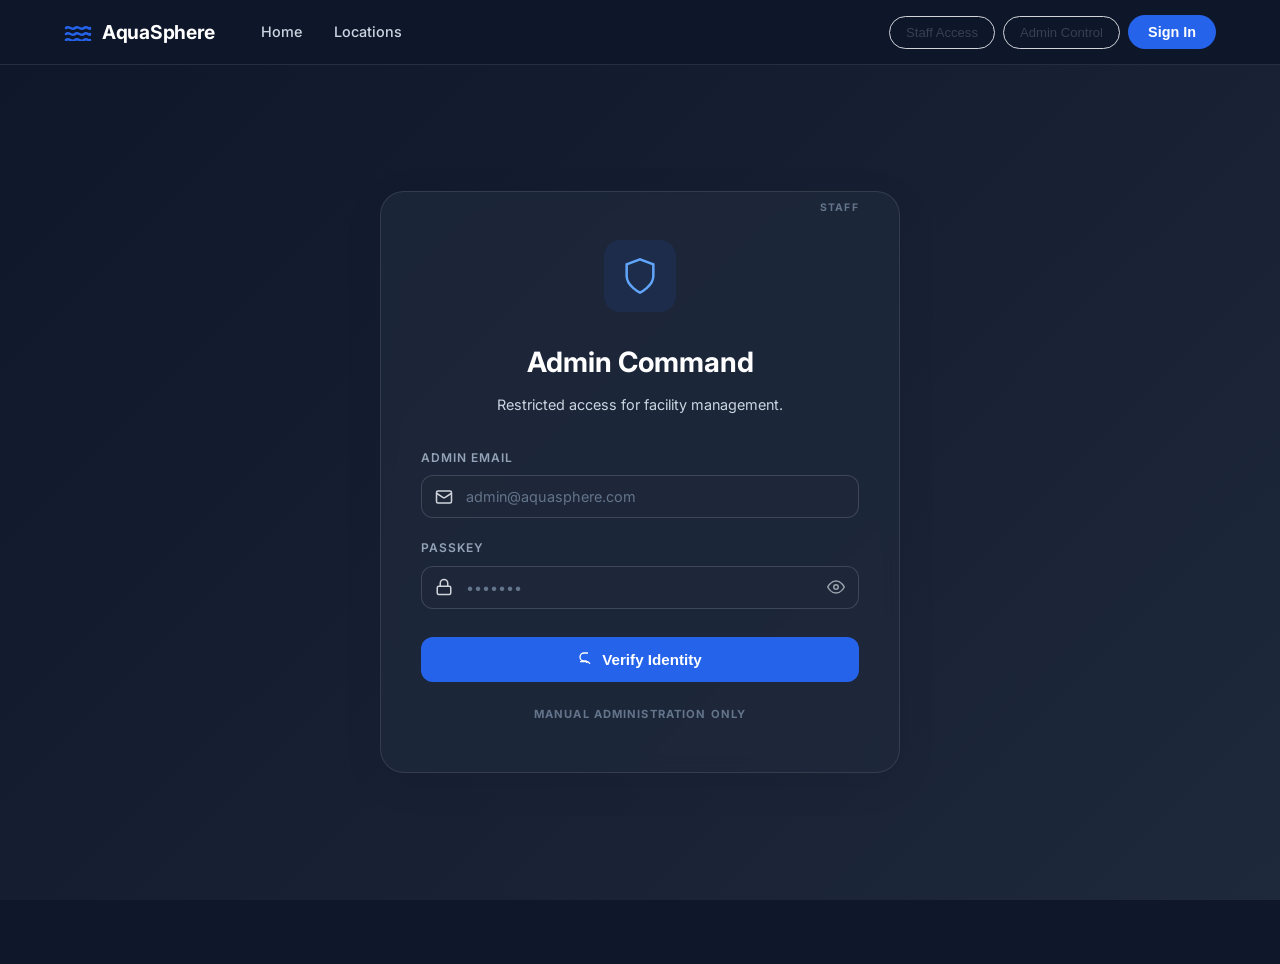
==== wwwroot/auth-admin-login.html @ a771574c "initial push" ====
<!DOCTYPE html>
<html lang="en">
<head>
  <meta charset="UTF-8" />
  <meta name="viewport" content="width=device-width, initial-scale=1.0" />
  <title>Admin Control - AquaSphere</title>
  <link rel="stylesheet" href="styles.css" />
  <link rel="stylesheet" href="auth.css" />
  <link rel="preconnect" href="https://fonts.googleapis.com" />
  <link rel="preconnect" href="https://fonts.gstatic.com" crossorigin />
  <link href="https://fonts.googleapis.com/css2?family=Inter:wght@400;500;600;700;800&display=swap" rel="stylesheet" />
</head>
<body class="dark-theme">

  <!-- NAVBAR -->
  <nav class="navbar navbar-dark" id="navbar">
    <div class="nav-container">
      <a href="/" class="nav-logo">
        <svg class="logo-icon" width="28" height="18" viewBox="0 0 28 18" fill="none" xmlns="http://www.w3.org/2000/svg">
          <path d="M2 5C5 2 8 8 11 5C14 2 17 8 20 5C23 2 26 8 26 5" stroke="#2563EB" stroke-width="2.5" stroke-linecap="round"/>
          <path d="M2 11C5 8 8 14 11 11C14 8 17 14 20 11C23 8 26 14 26 11" stroke="#2563EB" stroke-width="2.5" stroke-linecap="round"/>
          <path d="M2 17C5 14 8 20 11 17C14 14 17 20 20 17C23 14 26 20 26 17" stroke="#2563EB" stroke-width="2.5" stroke-linecap="round"/>
        </svg>
        <span class="logo-text">AquaSphere</span>
      </a>
      <ul class="nav-links">
        <li><a href="/" class="nav-link">Home</a></li>
        <li><a href="#" class="nav-link">Locations</a></li>
      </ul>
      <div class="nav-actions">
        <button class="btn-portal">Staff Access</button>
        <button class="btn-portal">Admin Control</button>
        <button class="btn-signin" onclick="window.location.href='auth-member-login.html'">Sign In</button>
      </div>
    </div>
  </nav>

  <!-- AUTH CONTAINER -->
  <div class="auth-container auth-dark">
    <div class="auth-card auth-card-dark">
      <div class="auth-badge auth-badge-dark">STAFF</div>
      
      <div class="auth-icon-wrapper">
        <div class="auth-icon auth-icon-dark">
          <svg width="40" height="40" viewBox="0 0 24 24" fill="none" stroke="currentColor" stroke-width="1.5">
            <path d="M12 22s8-4 8-10V5l-8-3-8 3v7c0 6 8 10 8 10z"/>
          </svg>
        </div>
      </div>

      <h1 class="auth-title auth-title-dark">Admin Command</h1>
      <p class="auth-subtitle auth-subtitle-dark">Restricted access for facility management.</p>

      <form class="auth-form" id="adminLoginForm">
        <div class="form-group">
          <label for="adminEmail" class="form-label form-label-dark">ADMIN EMAIL</label>
          <div class="form-input-wrapper">
            <svg class="form-input-icon" width="18" height="18" viewBox="0 0 24 24" fill="none" stroke="currentColor" stroke-width="2">
              <rect x="2" y="4" width="20" height="16" rx="2"/><path d="m22 7-8.97 5.7a1.94 1.94 0 01-2.06 0L2 7"/>
            </svg>
            <input type="email" id="adminEmail" name="email" placeholder="admin@aquasphere.com" class="form-input form-input-dark" required />
          </div>
        </div>

        <div class="form-group">
          <label for="adminPassword" class="form-label form-label-dark">PASSKEY</label>
          <div class="form-input-wrapper">
            <svg class="form-input-icon" width="18" height="18" viewBox="0 0 24 24" fill="none" stroke="currentColor" stroke-width="2">
              <rect x="3" y="11" width="18" height="11" rx="2" ry="2"/><path d="M7 11V7a5 5 0 0110 0v4"/>
            </svg>
            <input type="password" id="adminPassword" name="password" placeholder="•••••••" class="form-input form-input-dark" required />
          </div>
        </div>

        <button type="submit" class="auth-submit-btn auth-submit-btn-admin">
          <svg width="16" height="16" viewBox="0 0 24 24" fill="none" stroke="currentColor" stroke-width="2">
            <path d="M15 3H9a6 6 0 00-6 6v0a6 6 0 006 6h4m0 0v3m0-3L9 16m6 0l3 3m-3-3H3"/>
          </svg>
          Verify Identity
        </button>
      </form>

      <p class="auth-notice">MANUAL ADMINISTRATION ONLY</p>
    </div>
  </div>

  <script src="auth.js"></script>
</body>
</html>
---- wwwroot/styles.css ----
/* ============================================================
   AQUASPHERE - MERGED STYLESHEET
   Covers: Homepage, Auth Pages, Admin Dashboard,
           Member Dashboard, Staff Dashboard + SPA System
   ============================================================ */

/* ===========================
   RESET & BASE
=========================== */
*, *::before, *::after {
  box-sizing: border-box;
  margin: 0;
  padding: 0;
}

html {
  scroll-behavior: smooth;
}

body {
  font-family: 'Inter', sans-serif;
  color: #111827;
  background-color: #ffffff;
  line-height: 1.6;
  min-height: 100vh;
}

a {
  text-decoration: none;
  color: inherit;
}

ul {
  list-style: none;
}

img {
  display: block;
  max-width: 100%;
}

/* ===========================
   SPA PAGE SYSTEM
   Show/hide pages by toggling .active
=========================== */
.page {
  display: none;
}

.page.active {
  display: block;
}

/* Dashboard page backgrounds scoped to page containers */
#page-admin-dashboard {
  background: #F3F4F6;
  min-height: 100vh;
}

#page-member-dashboard {
  background: #F3F4F6;
  min-height: 100vh;
}

#page-staff-dashboard {
  background: #EEF2F7;
  min-height: 100vh;
}

/* Auth page backgrounds */
#page-member-login {
  background: #F8FAFC;
}

#page-member-signup,
#page-staff-signup,
#page-staff-login {
  background: #F8FAFC;
}

/* Admin login dark theme */
#page-admin-login {
  background-color: #0F172A;
}

/* ===========================
   PASSWORD TOGGLE BUTTON
   Positioned inside form-input-wrapper
=========================== */
.password-toggle-btn {
  position: absolute;
  right: 14px;
  background: none;
  border: none;
  cursor: pointer;
  color: #9CA3AF;
  display: flex;
  align-items: center;
  padding: 0;
  transition: color 0.2s;
  flex-shrink: 0;
}

.password-toggle-btn:hover {
  color: #374151;
}

/* ===========================
   UTILITIES
=========================== */
.container {
  max-width: 1200px;
  margin: 0 auto;
  padding: 0 24px;
}

/* ===========================
   NAVBAR
=========================== */
.navbar {
  position: fixed;
  top: 0;
  left: 0;
  right: 0;
  z-index: 1000;
  background-color: rgba(255, 255, 255, 0.95);
  backdrop-filter: blur(8px);
  border-bottom: 1px solid rgba(0, 0, 0, 0.08);
  transition: box-shadow 0.3s ease;
}

.navbar.scrolled {
  box-shadow: 0 2px 16px rgba(0, 0, 0, 0.1);
}

.nav-container {
  max-width: 1200px;
  margin: 0 auto;
  padding: 0 24px;
  height: 64px;
  display: flex;
  align-items: center;
  gap: 32px;
}

.nav-logo {
  display: flex;
  align-items: center;
  gap: 10px;
  flex-shrink: 0;
}

.logo-text {
  font-size: 1.2rem;
  font-weight: 700;
  color: #111827;
  letter-spacing: -0.3px;
}

.logo-icon {
  flex-shrink: 0;
}

.nav-links {
  display: flex;
  align-items: center;
  gap: 4px;
  flex: 1;
}

.nav-link {
  display: flex;
  align-items: center;
  gap: 6px;
  padding: 8px 14px;
  border-radius: 8px;
  font-size: 0.9rem;
  font-weight: 500;
  color: #6B7280;
  transition: color 0.2s, background-color 0.2s;
}

.nav-link:hover {
  color: #111827;
  background-color: #F3F4F6;
}

.nav-link.active {
  color: #2563EB;
}

.nav-link:focus {
  outline: none;
}

.nav-actions {
  display: flex;
  align-items: center;
  gap: 8px;
  flex-shrink: 0;
}

.btn-portal {
  padding: 8px 16px;
  border: 1.5px solid #D1D5DB;
  border-radius: 50px;
  background: transparent;
  font-size: 0.82rem;
  font-weight: 500;
  color: #374151;
  cursor: pointer;
  transition: border-color 0.2s, background-color 0.2s;
  white-space: nowrap;
  outline: none;
}

.btn-portal:hover {
  border-color: #9CA3AF;
  background-color: #F9FAFB;
}

.btn-portal:focus {
  outline: none;
}

.btn-signin {
  padding: 9px 20px;
  background-color: #2563EB;
  color: #ffffff;
  border: none;
  border-radius: 50px;
  font-size: 0.9rem;
  font-weight: 600;
  cursor: pointer;
  transition: background-color 0.2s, transform 0.1s;
  white-space: nowrap;
  outline: none;
}

.btn-signin:hover {
  background-color: #1D4ED8;
}

.btn-signin:active {
  transform: scale(0.97);
}

.btn-signin:focus {
  outline: none;
}

.nav-hamburger {
  display: none;
  flex-direction: column;
  gap: 5px;
  background: none;
  border: none;
  cursor: pointer;
  padding: 4px;
  margin-left: auto;
}

.nav-hamburger span {
  display: block;
  width: 24px;
  height: 2px;
  background-color: #374151;
  border-radius: 2px;
  transition: transform 0.3s, opacity 0.3s;
}

.mobile-menu {
  display: none;
  flex-direction: column;
  background-color: #ffffff;
  border-top: 1px solid #E5E7EB;
  padding: 8px 24px 16px;
}

.mobile-menu.open {
  display: flex;
}

.mobile-link {
  padding: 12px 0;
  font-size: 0.95rem;
  font-weight: 500;
  color: #374151;
  border-bottom: 1px solid #F3F4F6;
}

.mobile-link.active {
  color: #2563EB;
}

.mobile-signin {
  margin-top: 8px;
  color: #2563EB;
  font-weight: 600;
  border-bottom: none;
}

/* ===========================
   HERO
=========================== */
.hero {
  position: relative;
  height: 100vh;
  min-height: 560px;
  max-height: 760px;
  display: flex;
  align-items: center;
  background-image: url('https://images.unsplash.com/photo-1575429198097-0414ec08e8cd?w=1400&q=80');
  background-size: cover;
  background-position: center;
  background-repeat: no-repeat;
  margin-top: 64px;
}

.hero-overlay {
  position: absolute;
  inset: 0;
  background: linear-gradient(
    to right,
    rgba(0, 0, 0, 0.65) 0%,
    rgba(0, 0, 0, 0.35) 50%,
    rgba(0, 0, 0, 0.1) 100%
  );
}

.hero-content {
  position: relative;
  z-index: 1;
  max-width: 1200px;
  margin: 0 auto;
  padding: 0 24px;
  width: 100%;
}

.hero-title {
  font-size: clamp(2.4rem, 5vw, 3.8rem);
  font-weight: 800;
  color: #ffffff;
  line-height: 1.15;
  margin-bottom: 20px;
  max-width: 560px;
}

.hero-highlight {
  color: #60A5FA;
  font-style: italic;
}

.hero-subtitle {
  font-size: 1rem;
  color: rgba(255, 255, 255, 0.88);
  max-width: 440px;
  margin-bottom: 36px;
  line-height: 1.7;
}

.hero-buttons {
  display: flex;
  gap: 16px;
  flex-wrap: wrap;
}

.hero-btn {
  display: flex;
  align-items: center;
  gap: 8px;
  padding: 14px 28px;
  border-radius: 50px;
  font-size: 0.95rem;
  font-weight: 600;
  cursor: pointer;
  transition: transform 0.15s, background-color 0.2s, border-color 0.2s;
  border: 2px solid transparent;
}

.hero-btn:active {
  transform: scale(0.97);
}

.btn-primary {
  background-color: #2563EB;
  color: #ffffff;
  border-color: #2563EB;
}

.btn-primary:hover {
  background-color: #1D4ED8;
  border-color: #1D4ED8;
}

.btn-secondary {
  background-color: rgba(255, 255, 255, 0.12);
  color: #ffffff;
  border-color: rgba(255, 255, 255, 0.6);
  backdrop-filter: blur(4px);
}

.btn-secondary:hover {
  background-color: rgba(255, 255, 255, 0.22);
  border-color: rgba(255, 255, 255, 0.9);
}

/* ===========================
   FEATURES
=========================== */
.features {
  background-color: #F8FAFC;
  padding: 80px 0;
}

.features-grid {
  display: grid;
  grid-template-columns: repeat(3, 1fr);
  gap: 32px;
}

.feature-card {
  display: flex;
  flex-direction: column;
  align-items: center;
  text-align: center;
  padding: 16px;
}

.feature-icon {
  width: 72px;
  height: 72px;
  border-radius: 16px;
  background-color: #EFF6FF;
  display: flex;
  align-items: center;
  justify-content: center;
  margin-bottom: 24px;
}

.feature-title {
  font-size: 1.1rem;
  font-weight: 700;
  color: #111827;
  margin-bottom: 12px;
}

.feature-text {
  font-size: 0.9rem;
  color: #6B7280;
  max-width: 240px;
  line-height: 1.65;
}

/* ===========================
   LOCATIONS / MAP
=========================== */
.locations-section {
  padding: 80px 0;
  background-color: #F8FAFC;
}

.locations-layout {
  display: grid;
  grid-template-columns: 360px 1fr;
  gap: 48px;
  align-items: start;
}

.section-title {
  font-size: clamp(1.8rem, 3vw, 2.4rem);
  font-weight: 800;
  color: #111827;
  line-height: 1.2;
  margin-bottom: 16px;
}

.section-title-blue {
  color: #2563EB;
}

.section-subtitle {
  font-size: 0.9rem;
  color: #6B7280;
  margin-bottom: 20px;
  line-height: 1.65;
}

.btn-use-location {
  display: inline-flex;
  align-items: center;
  gap: 8px;
  background: none;
  border: none;
  color: #2563EB;
  font-size: 0.9rem;
  font-weight: 500;
  cursor: pointer;
  padding: 0;
  margin-bottom: 24px;
  transition: opacity 0.2s;
}

.btn-use-location:hover {
  opacity: 0.75;
}

.locations-list {
  display: flex;
  flex-direction: column;
  gap: 0;
  max-height: 400px;
  overflow-y: auto;
  border: 1px solid #E5E7EB;
  border-radius: 12px;
  background: #ffffff;
}

.locations-list::-webkit-scrollbar {
  width: 6px;
}

.locations-list::-webkit-scrollbar-track {
  background: #F3F4F6;
  border-radius: 6px;
}

.locations-list::-webkit-scrollbar-thumb {
  background: #D1D5DB;
  border-radius: 6px;
}

.location-item {
  display: flex;
  align-items: flex-start;
  gap: 14px;
  padding: 16px 18px;
  cursor: pointer;
  border-bottom: 1px solid #F3F4F6;
  transition: background-color 0.15s;
}

.location-item:last-child {
  border-bottom: none;
}

.location-item:hover {
  background-color: #F8FAFC;
}

.location-item.active {
  background-color: #EFF6FF;
}

.location-icon {
  flex-shrink: 0;
  margin-top: 2px;
}

.location-info h4 {
  font-size: 0.9rem;
  font-weight: 600;
  color: #111827;
  margin-bottom: 4px;
}

.location-info p {
  font-size: 0.8rem;
  color: #6B7280;
  margin-bottom: 8px;
}

.location-tags {
  display: flex;
  flex-wrap: wrap;
  gap: 6px;
}

.tag {
  font-size: 0.65rem;
  font-weight: 600;
  color: #6B7280;
  letter-spacing: 0.04em;
  background-color: #F3F4F6;
  padding: 3px 8px;
  border-radius: 4px;
}

.map-container {
  position: relative;
  border-radius: 16px;
  overflow: hidden;
  height: 480px;
  box-shadow: 0 4px 24px rgba(0, 0, 0, 0.08);
}

.map-iframe {
  width: 100%;
  height: 100%;
  border: none;
}

.map-directions-btn {
  position: absolute;
  top: 16px;
  right: 16px;
  display: flex;
  align-items: center;
  gap: 6px;
  padding: 10px 18px;
  background-color: #2563EB;
  color: #ffffff;
  border: none;
  border-radius: 50px;
  font-size: 0.85rem;
  font-weight: 600;
  cursor: pointer;
  transition: background-color 0.2s;
  z-index: 10;
}

.map-directions-btn:hover {
  background-color: #1D4ED8;
}

/* ===========================
   MEMBERSHIP PLANS
=========================== */
.membership {
  padding: 80px 0;
  background-color: #F8FAFC;
}

.membership-header {
  text-align: center;
  margin-bottom: 56px;
}

.membership-title {
  font-size: clamp(2rem, 4vw, 2.8rem);
  font-weight: 800;
  color: #111827;
  margin-bottom: 12px;
}

.membership-location {
  font-size: 0.75rem;
  font-weight: 600;
  letter-spacing: 0.12em;
  color: #9CA3AF;
  margin-bottom: 14px;
}

.membership-subtitle {
  font-size: 0.95rem;
  color: #6B7280;
  max-width: 460px;
  margin: 0 auto;
  line-height: 1.65;
}

.plans-grid {
  display: grid;
  grid-template-columns: repeat(3, 1fr);
  gap: 24px;
  align-items: stretch;
}

.plan-card {
  background: #ffffff;
  border: 1.5px solid #E5E7EB;
  border-radius: 20px;
  padding: 36px 32px;
  display: flex;
  flex-direction: column;
  position: relative;
  transition: box-shadow 0.2s;
}

.plan-card:hover {
  box-shadow: 0 8px 32px rgba(0, 0, 0, 0.08);
}

.plan-card-featured {
  border-color: #2563EB;
  border-width: 2px;
}

.plan-badge {
  position: absolute;
  top: 0;
  right: 0;
  background-color: #2563EB;
  color: #ffffff;
  font-size: 0.65rem;
  font-weight: 700;
  letter-spacing: 0.08em;
  padding: 6px 14px;
  border-radius: 0 18px 0 14px;
}

.plan-name {
  font-size: 1.25rem;
  font-weight: 700;
  color: #111827;
  margin-bottom: 16px;
}

.plan-price {
  display: flex;
  align-items: baseline;
  gap: 4px;
  margin-bottom: 28px;
}

.price-currency {
  font-size: 1.5rem;
  font-weight: 700;
  color: #111827;
}

.price-amount {
  font-size: 3rem;
  font-weight: 800;
  color: #111827;
  line-height: 1;
}

.price-period {
  font-size: 0.9rem;
  color: #9CA3AF;
  font-weight: 400;
}

.plan-features {
  display: flex;
  flex-direction: column;
  gap: 12px;
  flex: 1;
  margin-bottom: 32px;
}

.plan-features li {
  display: flex;
  align-items: center;
  gap: 10px;
  font-size: 0.9rem;
  color: #374151;
}

.check-icon {
  width: 20px;
  height: 20px;
  border-radius: 50%;
  background-color: #F3F4F6;
  color: #6B7280;
  font-size: 0.7rem;
  display: inline-flex;
  align-items: center;
  justify-content: center;
  flex-shrink: 0;
}

.check-blue {
  background-color: #EFF6FF;
  color: #2563EB;
}

.plan-btn {
  width: 100%;
  padding: 14px;
  border-radius: 12px;
  font-size: 0.95rem;
  font-weight: 600;
  cursor: pointer;
  transition: all 0.2s;
  margin-top: auto;
}

.plan-btn-outline {
  background: transparent;
  border: 1.5px solid #D1D5DB;
  color: #374151;
}

.plan-btn-outline:hover {
  border-color: #2563EB;
  color: #2563EB;
  background-color: #EFF6FF;
}

.plan-btn-primary {
  background-color: #2563EB;
  border: none;
  color: #ffffff;
}

.plan-btn-primary:hover {
  background-color: #1D4ED8;
}

/* ===========================
   TESTIMONIALS
=========================== */
.testimonials {
  padding: 80px 0;
  background-color: #F8FAFC;
}

.testimonial-layout {
  display: grid;
  grid-template-columns: 1fr 1fr;
  gap: 64px;
  align-items: center;
}

.testimonial-image-wrap {
  border-radius: 20px;
  overflow: hidden;
  box-shadow: 0 12px 40px rgba(0, 0, 0, 0.12);
  aspect-ratio: 4/3;
}

.testimonial-image {
  width: 100%;
  height: 100%;
  object-fit: cover;
}

.testimonial-label {
  display: flex;
  align-items: center;
  gap: 8px;
  font-size: 0.75rem;
  font-weight: 700;
  letter-spacing: 0.1em;
  color: #6B7280;
  margin-bottom: 20px;
}

.testimonial-quote {
  font-size: clamp(1.4rem, 2.5vw, 2rem);
  font-weight: 800;
  color: #111827;
  line-height: 1.3;
  margin-bottom: 32px;
  font-style: normal;
}

.testimonial-author {
  display: flex;
  align-items: center;
  gap: 14px;
  margin-bottom: 28px;
}

.author-avatar {
  width: 48px;
  height: 48px;
  border-radius: 50%;
  object-fit: cover;
}

.author-info {
  display: flex;
  flex-direction: column;
  gap: 2px;
}

.author-name {
  font-size: 0.9rem;
  font-weight: 700;
  color: #111827;
}

.author-role {
  font-size: 0.8rem;
  color: #9CA3AF;
}

.testimonial-dots {
  display: flex;
  gap: 10px;
}

.dot {
  width: 10px;
  height: 10px;
  border-radius: 50%;
  background-color: #D1D5DB;
  cursor: pointer;
  transition: background-color 0.2s, transform 0.2s;
}

.dot-active {
  background-color: #2563EB;
  transform: scale(1.2);
}

/* ===========================
   CTA SECTION
=========================== */
.cta-section {
  padding: 60px 0 80px;
  background-color: #F8FAFC;
}

.cta-box {
  background: linear-gradient(135deg, #2563EB 0%, #4F46E5 100%);
  border-radius: 24px;
  padding: 72px 40px;
  text-align: center;
}

.cta-title {
  font-size: clamp(2rem, 4vw, 2.8rem);
  font-weight: 800;
  color: #ffffff;
  margin-bottom: 16px;
}

.cta-subtitle {
  font-size: 1rem;
  color: rgba(255, 255, 255, 0.82);
  max-width: 480px;
  margin: 0 auto 36px;
  line-height: 1.65;
}

.btn-cta {
  padding: 16px 40px;
  background-color: #ffffff;
  color: #2563EB;
  border: none;
  border-radius: 50px;
  font-size: 1rem;
  font-weight: 700;
  cursor: pointer;
  transition: background-color 0.2s, transform 0.15s;
}

.btn-cta:hover {
  background-color: #F0F6FF;
}

.btn-cta:active {
  transform: scale(0.97);
}

/* ===========================
   FOOTER
=========================== */
.footer {
  background-color: #0F172A;
  color: #CBD5E1;
  padding: 60px 0 0;
}

.footer-top {
  display: grid;
  grid-template-columns: 2fr 1fr 1fr;
  gap: 48px;
  padding-bottom: 48px;
  border-bottom: 1px solid rgba(255, 255, 255, 0.08);
}

.footer-logo .logo-text {
  color: #ffffff;
}

.footer-desc {
  font-size: 0.875rem;
  color: #94A3B8;
  max-width: 260px;
  line-height: 1.7;
  margin-top: 16px;
}

.footer-heading {
  font-size: 0.9rem;
  font-weight: 600;
  color: #ffffff;
  margin-bottom: 20px;
}

.footer-links {
  display: flex;
  flex-direction: column;
  gap: 12px;
}

.footer-links li,
.footer-links a {
  font-size: 0.875rem;
  color: #94A3B8;
  transition: color 0.2s;
}

.footer-links a:hover {
  color: #ffffff;
}

.footer-bottom {
  text-align: center;
  padding: 20px 0;
  border-top: 1px solid rgba(255, 255, 255, 0.06);
}

.footer-bottom p {
  font-size: 0.8rem;
  color: #64748B;
}

/* ===========================
   AUTH - GENERAL STYLES
=========================== */
.dark-theme {
  background-color: #0F172A;
  color: #FFFFFF;
}

.auth-container {
  min-height: calc(100vh - 64px);
  display: flex;
  align-items: center;
  justify-content: center;
  padding: 40px 20px;
  margin-top: 64px;
}

.auth-light {
  background-color: #F8FAFC;
}

.auth-dark {
  background: linear-gradient(135deg, #0F172A 0%, #1E293B 100%);
}

/* ===========================
   AUTH CARD
=========================== */
.auth-card {
  background: #FFFFFF;
  border-radius: 24px;
  padding: 48px 40px;
  max-width: 520px;
  width: 100%;
  position: relative;
  box-shadow: 0 10px 40px rgba(0, 0, 0, 0.08);
}

.auth-card-dark {
  background: rgba(30, 41, 59, 0.8);
  border: 1px solid rgba(255, 255, 255, 0.1);
  backdrop-filter: blur(8px);
}

.auth-badge {
  position: absolute;
  top: 0;
  right: 40px;
  font-size: 0.65rem;
  font-weight: 700;
  letter-spacing: 0.12em;
  color: #9CA3AF;
  padding: 8px 0;
}

.auth-badge-dark {
  color: #64748B;
}

.auth-close-btn {
  position: absolute;
  top: 20px;
  right: 20px;
  width: 32px;
  height: 32px;
  display: flex;
  align-items: center;
  justify-content: center;
  background-color: #F3F4F6;
  border: none;
  border-radius: 8px;
  font-size: 1.2rem;
  color: #6B7280;
  cursor: pointer;
  transition: background-color 0.2s, color 0.2s;
}

.auth-close-btn:hover {
  background-color: #E5E7EB;
  color: #111827;
}

/* ===========================
   AUTH ICON & TITLE
=========================== */
.auth-icon-wrapper {
  display: flex;
  justify-content: center;
  margin-bottom: 28px;
}

.auth-icon {
  width: 72px;
  height: 72px;
  border-radius: 16px;
  background-color: #EFF6FF;
  display: flex;
  align-items: center;
  justify-content: center;
  color: #2563EB;
}

.auth-icon-dark {
  background-color: rgba(37, 99, 235, 0.1);
  color: #60A5FA;
}

.auth-title {
  font-size: 1.75rem;
  font-weight: 700;
  color: #111827;
  margin-bottom: 8px;
  text-align: center;
}

.auth-title-dark {
  color: #FFFFFF;
}

.auth-subtitle {
  font-size: 0.9rem;
  color: #6B7280;
  text-align: center;
  margin-bottom: 32px;
}

.auth-subtitle-dark {
  color: #CBD5E1;
}

/* ===========================
   FORM STYLES
=========================== */
.auth-form {
  display: flex;
  flex-direction: column;
  gap: 20px;
  margin-bottom: 24px;
}

.form-group {
  display: flex;
  flex-direction: column;
  gap: 8px;
}

.form-row {
  display: grid;
  grid-template-columns: 1fr 1fr;
  gap: 16px;
}

.form-group-half {
  grid-column: span 1;
}

.form-label {
  font-size: 0.75rem;
  font-weight: 600;
  letter-spacing: 0.08em;
  color: #6B7280;
  text-transform: uppercase;
}

.form-label-dark {
  color: #94A3B8;
}

.form-label-row {
  display: flex;
  justify-content: space-between;
  align-items: center;
}

.form-forgot-link {
  font-size: 0.75rem;
  color: #2563EB;
  font-weight: 600;
  transition: opacity 0.2s;
}

.form-forgot-link:hover {
  opacity: 0.75;
}

.form-input-wrapper {
  position: relative;
  display: flex;
  align-items: center;
}

.form-input-icon {
  position: absolute;
  left: 14px;
  color: #D1D5DB;
  pointer-events: none;
  flex-shrink: 0;
}

.form-input {
  width: 100%;
  padding: 12px 14px 12px 44px;
  border: 1.5px solid #E5E7EB;
  border-radius: 12px;
  background-color: #FFFFFF;
  font-size: 0.9rem;
  color: #111827;
  transition: border-color 0.2s, background-color 0.2s;
  font-family: inherit;
}

.form-input::placeholder {
  color: #D1D5DB;
}

.form-input:focus {
  outline: none;
  border-color: #2563EB;
  background-color: #FFFFFF;
  box-shadow: 0 0 0 3px rgba(37, 99, 235, 0.08);
}

.form-input-dark {
  background-color: rgba(30, 41, 59, 0.5);
  border-color: rgba(255, 255, 255, 0.15);
  color: #FFFFFF;
}

.form-input-dark::placeholder {
  color: #64748B;
}

.form-input-dark:focus {
  border-color: #60A5FA;
  background-color: rgba(30, 41, 59, 0.8);
  box-shadow: 0 0 0 3px rgba(96, 165, 250, 0.08);
}

.form-checkbox {
  display: flex;
  align-items: flex-start;
  gap: 10px;
  margin: 12px 0;
}

.form-checkbox input[type="checkbox"] {
  width: 18px;
  height: 18px;
  margin-top: 2px;
  cursor: pointer;
  accent-color: #2563EB;
}

.form-checkbox label {
  font-size: 0.85rem;
  color: #6B7280;
  line-height: 1.5;
  cursor: pointer;
}

/* ===========================
   SUBMIT BUTTON
=========================== */
.auth-submit-btn {
  display: flex;
  align-items: center;
  justify-content: center;
  gap: 8px;
  padding: 14px;
  background-color: #2563EB;
  color: #FFFFFF;
  border: none;
  border-radius: 12px;
  font-size: 0.95rem;
  font-weight: 600;
  cursor: pointer;
  transition: background-color 0.2s, transform 0.1s;
  margin-top: 8px;
}

.auth-submit-btn:hover {
  background-color: #1D4ED8;
}

.auth-submit-btn:active {
  transform: scale(0.97);
}

.auth-submit-btn-admin {
  background-color: #2563EB;
}

.auth-submit-btn-admin:hover {
  background-color: #1D4ED8;
}

.auth-submit-btn-large {
  padding: 16px;
  font-size: 1rem;
}

/* ===========================
   AUTH FOOTER
=========================== */
.auth-footer-text {
  text-align: center;
  font-size: 0.85rem;
  color: #6B7280;
  margin-top: 20px;
}

.auth-link {
  color: #2563EB;
  font-weight: 600;
  transition: opacity 0.2s;
}

.auth-link:hover {
  opacity: 0.75;
}

.auth-notice {
  text-align: center;
  font-size: 0.7rem;
  font-weight: 700;
  letter-spacing: 0.1em;
  color: #64748B;
  margin-top: 24px;
}

/* ===========================
   SPLIT LAYOUT (MEMBER LOGIN)
=========================== */
.auth-split-container {
  display: grid;
  grid-template-columns: 1fr 1fr;
  min-height: calc(100vh - 64px);
  margin-top: 64px;
  background-color: #F8FAFC;
}

.auth-split-left {
  display: flex;
  align-items: center;
  justify-content: center;
  padding: 40px;
  background-color: #F8FAFC;
}

.auth-split-right {
  display: flex;
  align-items: center;
  justify-content: center;
  padding: 40px;
  background-color: #FFFFFF;
}

.auth-split-image-wrapper {
  position: relative;
  width: 100%;
  height: 100%;
  border-radius: 20px;
  overflow: hidden;
  max-height: 600px;
}

.auth-split-image {
  width: 100%;
  height: 100%;
  object-fit: cover;
}

.auth-split-overlay {
  position: absolute;
  inset: 0;
  background: linear-gradient(135deg, rgba(37, 99, 235, 0.85) 0%, rgba(79, 70, 229, 0.85) 100%);
  display: flex;
  flex-direction: column;
  justify-content: flex-end;
  padding: 40px;
  color: #FFFFFF;
}

.auth-split-content {
  display: flex;
  flex-direction: column;
  gap: 20px;
}

.auth-split-logo {
  margin-bottom: 8px;
}

.auth-split-title {
  font-size: 2rem;
  font-weight: 800;
  line-height: 1.2;
}

.auth-split-subtitle {
  font-size: 0.95rem;
  color: rgba(255, 255, 255, 0.88);
  line-height: 1.65;
}

.auth-split-feature {
  display: flex;
  align-items: flex-start;
  gap: 12px;
  padding: 16px;
  background: rgba(255, 255, 255, 0.12);
  border-radius: 12px;
  backdrop-filter: blur(4px);
  border: 1px solid rgba(255, 255, 255, 0.2);
  font-size: 0.85rem;
}

.auth-split-feature svg {
  flex-shrink: 0;
  margin-top: 2px;
}

.auth-split-form-card {
  width: 100%;
  max-width: 420px;
}

.auth-split-form-title {
  font-size: 1.75rem;
  font-weight: 700;
  color: #111827;
  margin-bottom: 8px;
}

.auth-split-form-subtitle {
  font-size: 0.9rem;
  color: #6B7280;
  margin-bottom: 32px;
}

.auth-split-submit-btn {
  display: flex;
  align-items: center;
  justify-content: center;
  gap: 8px;
  width: 100%;
  padding: 16px;
  background-color: #2563EB;
  color: #FFFFFF;
  border: none;
  border-radius: 12px;
  font-size: 1rem;
  font-weight: 600;
  cursor: pointer;
  transition: background-color 0.2s, transform 0.1s;
  margin: 24px 0;
}

.auth-split-submit-btn:hover {
  background-color: #1D4ED8;
}

.auth-split-submit-btn:active {
  transform: scale(0.97);
}

.auth-split-footer {
  text-align: center;
  font-size: 0.85rem;
  color: #6B7280;
  margin-bottom: 20px;
}

.auth-split-portal-links {
  display: flex;
  align-items: center;
  justify-content: center;
  gap: 8px;
  padding-top: 16px;
  border-top: 1px solid #E5E7EB;
}

.portal-link {
  display: flex;
  align-items: center;
  gap: 6px;
  font-size: 0.75rem;
  font-weight: 600;
  letter-spacing: 0.08em;
  color: #6B7280;
  transition: color 0.2s;
}

.portal-link:hover {
  color: #2563EB;
}

.portal-divider {
  color: #D1D5DB;
}

/* ===========================
   SIGNUP CARD VARIATION
=========================== */
.auth-container-signup {
  padding: 60px 20px;
}

.auth-card-signup {
  max-width: 600px;
  padding: 48px 40px 40px;
}

.auth-form-signup {
  gap: 16px;
}

/* ===========================
   DARK NAVBAR
=========================== */
.navbar-dark {
  background-color: rgba(15, 23, 42, 0.95);
  border-bottom-color: rgba(255, 255, 255, 0.1);
}

.navbar-dark .logo-text {
  color: #FFFFFF;
}

.navbar-dark .nav-link {
  color: #CBD5E1;
}

.navbar-dark .nav-link:hover {
  color: #FFFFFF;
  background-color: rgba(255, 255, 255, 0.08);
}

/* ============================
   ADMIN DASHBOARD - LAYOUT
============================ */
.dash-layout {
  display: flex;
  min-height: 100vh;
}

/* ============================
   ADMIN DASHBOARD - SIDEBAR
============================ */
.dash-sidebar {
  width: 160px;
  min-width: 160px;
  background: #0d1829;
  display: flex;
  flex-direction: column;
  justify-content: space-between;
  padding: 24px 0 20px;
  position: fixed;
  top: 0;
  left: 0;
  height: 100vh;
  z-index: 100;
}

.sidebar-top {
  display: flex;
  flex-direction: column;
  gap: 32px;
}

.sidebar-brand {
  display: flex;
  align-items: flex-start;
  gap: 10px;
  padding: 0 16px;
}

.sidebar-brand-icon {
  width: 32px;
  height: 32px;
  background: rgba(37, 99, 235, 0.2);
  border-radius: 8px;
  display: flex;
  align-items: center;
  justify-content: center;
  flex-shrink: 0;
}

.sidebar-brand-text {
  display: flex;
  flex-direction: column;
}

.sidebar-brand-name {
  font-size: 0.82rem;
  font-weight: 700;
  color: #ffffff;
  line-height: 1.2;
}

.sidebar-brand-sub {
  font-size: 0.62rem;
  color: #6B7280;
  text-decoration: none;
  letter-spacing: 0.03em;
  margin-top: 2px;
  transition: color 0.2s;
}

.sidebar-brand-sub:hover {
  color: #9CA3AF;
}

.sidebar-nav {
  display: flex;
  flex-direction: column;
  gap: 4px;
  padding: 0 10px;
}

.sidebar-nav-item {
  display: flex;
  align-items: center;
  gap: 10px;
  padding: 10px 12px;
  border-radius: 8px;
  border: none;
  background: transparent;
  color: #9CA3AF;
  font-size: 0.8rem;
  font-weight: 500;
  cursor: pointer;
  transition: background 0.2s, color 0.2s;
  text-align: left;
  width: 100%;
  outline: none;
}

.sidebar-nav-item:hover {
  background: rgba(255,255,255,0.07);
  color: #ffffff;
}

.sidebar-nav-item.active {
  background: #2563EB;
  color: #ffffff;
}

.sidebar-bottom {
  display: flex;
  flex-direction: column;
  gap: 8px;
  padding: 0 10px;
}

.sidebar-messages-btn {
  display: flex;
  align-items: center;
  gap: 8px;
  padding: 9px 12px;
  border-radius: 8px;
  border: 1px solid rgba(255,255,255,0.1);
  background: transparent;
  color: #9CA3AF;
  font-size: 0.78rem;
  font-weight: 500;
  cursor: pointer;
  transition: all 0.2s;
  outline: none;
  width: 100%;
  text-align: left;
}

.sidebar-messages-btn:hover {
  background: rgba(255,255,255,0.07);
  color: #ffffff;
}

.sidebar-terminate-btn {
  display: flex;
  align-items: center;
  gap: 8px;
  padding: 9px 12px;
  border-radius: 8px;
  border: none;
  background: transparent;
  color: #EF4444;
  font-size: 0.78rem;
  font-weight: 500;
  cursor: pointer;
  transition: background 0.2s;
  outline: none;
  width: 100%;
  text-align: left;
}

.sidebar-terminate-btn:hover {
  background: rgba(239, 68, 68, 0.1);
}

/* ============================
   ADMIN DASHBOARD - MAIN
============================ */
.dash-main {
  flex: 1;
  margin-left: 160px;
  display: flex;
  flex-direction: column;
  min-height: 100vh;
}

/* ============================
   ADMIN DASHBOARD - TOP BAR
============================ */
.dash-topbar {
  background: #ffffff;
  border-bottom: 1px solid #E5E7EB;
  padding: 0 24px;
  height: 56px;
  display: flex;
  align-items: center;
  justify-content: space-between;
  position: sticky;
  top: 0;
  z-index: 50;
}

.topbar-left {
  display: flex;
  align-items: center;
}

.topbar-nav {
  display: flex;
  align-items: center;
  gap: 20px;
}

.topbar-nav-link {
  display: flex;
  align-items: center;
  gap: 6px;
  font-size: 0.85rem;
  color: #6B7280;
  text-decoration: none;
  font-weight: 500;
  transition: color 0.2s;
}

.topbar-nav-link:hover {
  color: #111827;
}

.topbar-right {
  display: flex;
  align-items: center;
  gap: 12px;
}

.topbar-btns {
  display: flex;
  align-items: center;
  gap: 8px;
}

.topbar-btn-portal {
  padding: 6px 12px;
  border: 1.5px solid #D1D5DB;
  border-radius: 50px;
  background: transparent;
  font-size: 0.72rem;
  font-weight: 600;
  color: #374151;
  cursor: pointer;
  letter-spacing: 0.03em;
  transition: all 0.2s;
  outline: none;
}

.topbar-btn-portal:hover {
  border-color: #9CA3AF;
  background: #F9FAFB;
}

.topbar-btn-signin {
  padding: 7px 16px;
  background: #2563EB;
  color: #ffffff;
  border: none;
  border-radius: 50px;
  font-size: 0.82rem;
  font-weight: 600;
  cursor: pointer;
  outline: none;
  transition: background 0.2s;
}

.topbar-btn-signin:hover {
  background: #1D4ED8;
}

.topbar-bell {
  width: 36px;
  height: 36px;
  border-radius: 50%;
  border: 1px solid #E5E7EB;
  background: transparent;
  display: flex;
  align-items: center;
  justify-content: center;
  cursor: pointer;
  color: #6B7280;
  outline: none;
  transition: all 0.2s;
}

.topbar-bell:hover {
  border-color: #9CA3AF;
  color: #374151;
}

.topbar-user {
  display: flex;
  align-items: center;
  gap: 10px;
}

.topbar-user-avatar {
  width: 36px;
  height: 36px;
  border-radius: 50%;
  background: #1E3A5F;
  color: #ffffff;
  font-size: 0.75rem;
  font-weight: 700;
  display: flex;
  align-items: center;
  justify-content: center;
}

.topbar-user-info {
  display: flex;
  flex-direction: column;
}

.topbar-user-name {
  font-size: 0.8rem;
  font-weight: 600;
  color: #111827;
  line-height: 1.2;
}

.topbar-user-role {
  font-size: 0.68rem;
  color: #6B7280;
}

/* ============================
   ADMIN DASHBOARD - SECTIONS
============================ */
.dash-section {
  display: none;
  padding: 28px 28px 40px;
  flex: 1;
}

.dash-section.active {
  display: block;
}

.dash-section-header {
  display: flex;
  align-items: flex-start;
  justify-content: space-between;
  margin-bottom: 24px;
}

.dash-section-title {
  font-size: 1.5rem;
  font-weight: 700;
  color: #111827;
}

.dash-section-subtitle {
  font-size: 0.85rem;
  color: #6B7280;
  margin-top: 4px;
}

/* ============================
   ADMIN DASHBOARD - STAT CARDS
============================ */
.stat-cards {
  display: grid;
  grid-template-columns: repeat(4, 1fr);
  gap: 16px;
  margin-bottom: 28px;
}

.stat-card {
  background: #ffffff;
  border-radius: 12px;
  padding: 20px;
  display: flex;
  align-items: center;
  gap: 16px;
  box-shadow: 0 1px 3px rgba(0,0,0,0.07);
}

.stat-card-icon {
  width: 48px;
  height: 48px;
  border-radius: 12px;
  display: flex;
  align-items: center;
  justify-content: center;
  flex-shrink: 0;
}

.stat-icon-blue   { background: #EFF6FF; color: #2563EB; }
.stat-icon-green  { background: #F0FDF4; color: #16A34A; }
.stat-icon-yellow { background: #FFFBEB; color: #D97706; }
.stat-icon-red    { background: #FFF1F2; color: #E11D48; }

.stat-card-label {
  font-size: 0.68rem;
  font-weight: 600;
  letter-spacing: 0.08em;
  color: #9CA3AF;
  margin-bottom: 4px;
}

.stat-card-value {
  font-size: 1.6rem;
  font-weight: 700;
  color: #111827;
}

/* ============================
   ADMIN DASHBOARD - LIVE OPS
============================ */
.ops-section {
  background: #ffffff;
  border-radius: 12px;
  padding: 22px;
  box-shadow: 0 1px 3px rgba(0,0,0,0.07);
}

.ops-header {
  display: flex;
  align-items: flex-start;
  justify-content: space-between;
  margin-bottom: 20px;
}

.ops-title {
  font-size: 1.1rem;
  font-weight: 700;
  color: #111827;
}

.ops-subtitle {
  display: flex;
  align-items: center;
  gap: 5px;
  font-size: 0.78rem;
  color: #6B7280;
  margin-top: 4px;
  font-style: italic;
}

.ops-actions {
  display: flex;
  align-items: center;
  gap: 10px;
}

.ops-btn-broadcast {
  display: flex;
  align-items: center;
  gap: 7px;
  padding: 8px 16px;
  background: #2563EB;
  color: #ffffff;
  border: none;
  border-radius: 8px;
  font-size: 0.78rem;
  font-weight: 600;
  cursor: pointer;
  outline: none;
  transition: background 0.2s;
}

.ops-btn-broadcast:hover {
  background: #1D4ED8;
}

.ops-synced {
  display: flex;
  align-items: center;
  gap: 6px;
  padding: 8px 14px;
  border: 1px solid #D1D5DB;
  border-radius: 8px;
  font-size: 0.72rem;
  font-weight: 600;
  color: #374151;
  letter-spacing: 0.04em;
}

.ops-synced-dot {
  width: 7px;
  height: 7px;
  border-radius: 50%;
  background: #10B981;
}

/* ============================
   ADMIN DASHBOARD - POOL GRID
============================ */
.pool-grid {
  display: grid;
  grid-template-columns: repeat(5, 1fr);
  gap: 14px;
}

.pool-card {
  background: #ffffff;
  border: 1px solid #E5E7EB;
  border-radius: 10px;
  padding: 14px;
  display: flex;
  flex-direction: column;
  gap: 10px;
}

.pool-card-highcap {
  border-color: #FED7AA;
  background: #FFFBF5;
}

.pool-card-maint {
  border-color: #FEF3C7;
  background: #FFFDF0;
}

.pool-card-top {
  display: flex;
  align-items: center;
  justify-content: space-between;
}

.pool-status {
  display: inline-flex;
  align-items: center;
  gap: 4px;
  padding: 3px 10px;
  border-radius: 50px;
  font-size: 0.62rem;
  font-weight: 700;
  letter-spacing: 0.05em;
  cursor: pointer;
  border: none;
  outline: none;
}

.pool-status-optimal { background: #10B981; color: #ffffff; }
.pool-status-highcap { background: #F97316; color: #ffffff; }
.pool-status-maint   { background: #F59E0B; color: #ffffff; }

.pool-name {
  font-size: 0.85rem;
  font-weight: 700;
  color: #111827;
}

.pool-postcode {
  font-size: 0.7rem;
  color: #9CA3AF;
  letter-spacing: 0.04em;
  margin-top: -6px;
}

.pool-shift-label {
  display: block;
  font-size: 0.62rem;
  font-weight: 600;
  color: #9CA3AF;
  letter-spacing: 0.06em;
  margin-bottom: 4px;
}

.pool-shift-select {
  width: 100%;
  padding: 6px 8px;
  border: 1px solid #E5E7EB;
  border-radius: 6px;
  font-size: 0.78rem;
  color: #374151;
  background: #ffffff;
  outline: none;
  cursor: pointer;
  font-family: 'Inter', sans-serif;
}

.pool-note {
  width: 100%;
  height: 48px;
  padding: 7px 8px;
  border: 1px solid #E5E7EB;
  border-radius: 6px;
  font-size: 0.72rem;
  color: #9CA3AF;
  resize: none;
  font-family: 'Inter', sans-serif;
  outline: none;
}

.pool-note:focus {
  border-color: #2563EB;
}

.pool-footer {
  display: flex;
  align-items: center;
  justify-content: space-between;
  font-size: 0.65rem;
  color: #9CA3AF;
}

.pool-cap {
  display: flex;
  align-items: center;
  gap: 3px;
}

.pool-sync {
  letter-spacing: 0.04em;
}

/* ============================
   ADMIN DASHBOARD - STAFF TABLE
============================ */
.staff-card {
  background: #ffffff;
  border-radius: 12px;
  box-shadow: 0 1px 3px rgba(0,0,0,0.07);
  overflow: hidden;
}

.staff-toolbar {
  display: flex;
  align-items: center;
  justify-content: space-between;
  padding: 18px 20px;
  border-bottom: 1px solid #F3F4F6;
}

.staff-search-wrapper {
  display: flex;
  align-items: center;
  gap: 10px;
  background: #F9FAFB;
  border: 1px solid #E5E7EB;
  border-radius: 8px;
  padding: 8px 14px;
  width: 280px;
}

.staff-search {
  border: none;
  background: transparent;
  font-size: 0.85rem;
  color: #374151;
  outline: none;
  width: 100%;
  font-family: 'Inter', sans-serif;
}

.staff-search::placeholder {
  color: #9CA3AF;
}

.staff-add-btn {
  display: flex;
  align-items: center;
  gap: 8px;
  padding: 9px 18px;
  background: #2563EB;
  color: #ffffff;
  border: none;
  border-radius: 8px;
  font-size: 0.85rem;
  font-weight: 600;
  cursor: pointer;
  outline: none;
  transition: background 0.2s;
  font-family: 'Inter', sans-serif;
}

.staff-add-btn:hover {
  background: #1D4ED8;
}

.staff-table {
  width: 100%;
  border-collapse: collapse;
}

.staff-table thead tr {
  background: #F9FAFB;
}

.staff-table th {
  padding: 11px 20px;
  text-align: left;
  font-size: 0.68rem;
  font-weight: 700;
  color: #9CA3AF;
  letter-spacing: 0.07em;
  border-bottom: 1px solid #E5E7EB;
}

.staff-table tbody tr {
  border-bottom: 1px solid #F3F4F6;
  transition: background 0.15s;
}

.staff-table tbody tr:last-child {
  border-bottom: none;
}

.staff-table tbody tr:hover {
  background: #F9FAFB;
}

.staff-table td {
  padding: 14px 20px;
  vertical-align: middle;
}

.staff-employee {
  display: flex;
  align-items: center;
  gap: 12px;
}

.staff-avatar {
  width: 34px;
  height: 34px;
  border-radius: 50%;
  display: flex;
  align-items: center;
  justify-content: center;
  font-size: 0.78rem;
  font-weight: 700;
  color: #ffffff;
  flex-shrink: 0;
}

.staff-avatar-s { background: #3B82F6; }
.staff-avatar-m { background: #8B5CF6; }
.staff-avatar-r { background: #F97316; }
.staff-avatar-j { background: #14B8A6; }

.staff-name {
  font-size: 0.85rem;
  font-weight: 600;
  color: #111827;
}

.staff-id {
  font-size: 0.72rem;
  color: #9CA3AF;
}

.staff-role {
  font-size: 0.85rem;
  color: #374151;
}

.staff-badge {
  padding: 3px 10px;
  border-radius: 50px;
  font-size: 0.68rem;
  font-weight: 700;
  letter-spacing: 0.05em;
}

.staff-badge-active { background: #D1FAE5; color: #065F46; }
.staff-badge-leave  { background: #FEF3C7; color: #92400E; }

.staff-contact {
  display: flex;
  flex-direction: column;
  gap: 3px;
}

.staff-sms-btn {
  display: inline-flex;
  align-items: center;
  gap: 5px;
  padding: 4px 10px;
  border: 1px solid #10B981;
  border-radius: 4px;
  background: transparent;
  color: #10B981;
  font-size: 0.68rem;
  font-weight: 700;
  letter-spacing: 0.04em;
  cursor: pointer;
  outline: none;
  transition: all 0.2s;
  font-family: 'Inter', sans-serif;
}

.staff-sms-btn:hover {
  background: #ECFDF5;
}

.staff-voice-disabled {
  font-size: 0.65rem;
  color: #9CA3AF;
  letter-spacing: 0.04em;
}

.staff-actions {
  display: flex;
  gap: 6px;
}

.staff-action-btn {
  padding: 5px 12px;
  border: 1px solid #E5E7EB;
  border-radius: 6px;
  background: transparent;
  font-size: 0.75rem;
  font-weight: 500;
  color: #374151;
  cursor: pointer;
  outline: none;
  transition: all 0.2s;
  font-family: 'Inter', sans-serif;
}

.staff-action-btn:hover {
  background: #F9FAFB;
}

.staff-action-remove {
  color: #EF4444;
  border-color: #FECACA;
}

.staff-action-remove:hover {
  background: #FFF1F2;
}

/* ============================
   ADMIN DASHBOARD - SETTINGS
============================ */
.settings-card {
  background: #ffffff;
  border-radius: 12px;
  padding: 24px;
  box-shadow: 0 1px 3px rgba(0,0,0,0.07);
  margin-bottom: 20px;
}

.settings-card-header {
  display: flex;
  align-items: center;
  gap: 10px;
  margin-bottom: 20px;
}

.settings-card-title {
  font-size: 1rem;
  font-weight: 700;
  color: #111827;
}

.settings-label {
  display: block;
  font-size: 0.68rem;
  font-weight: 700;
  color: #6B7280;
  letter-spacing: 0.08em;
  margin-bottom: 8px;
}

.settings-field {
  margin-bottom: 18px;
}

.settings-field-half {
  flex: 1;
}

.settings-hours-row {
  display: flex;
  gap: 16px;
  margin-bottom: 18px;
}

.settings-select {
  width: 100%;
  max-width: 360px;
  padding: 10px 14px;
  border: 1px solid #D1D5DB;
  border-radius: 8px;
  font-size: 0.88rem;
  color: #374151;
  background: #ffffff;
  outline: none;
  cursor: pointer;
  font-family: 'Inter', sans-serif;
  appearance: auto;
}

.settings-time-input {
  width: 100%;
  padding: 10px 14px;
  border: 1px solid #D1D5DB;
  border-radius: 8px;
  font-size: 0.88rem;
  color: #374151;
  background: #ffffff;
  outline: none;
  font-family: 'Inter', sans-serif;
}

.settings-save-btn {
  display: block;
  width: 100%;
  max-width: 360px;
  padding: 13px;
  background: #111827;
  color: #ffffff;
  border: none;
  border-radius: 8px;
  font-size: 0.9rem;
  font-weight: 600;
  cursor: pointer;
  outline: none;
  transition: background 0.2s;
  font-family: 'Inter', sans-serif;
}

.settings-save-btn:hover {
  background: #1F2937;
}

.settings-admin-list {
  margin-bottom: 20px;
}

.settings-admin-item {
  display: flex;
  align-items: center;
  gap: 12px;
  padding: 12px 16px;
  border: 1px solid #E5E7EB;
  border-radius: 8px;
}

.settings-admin-avatar {
  width: 36px;
  height: 36px;
  border-radius: 50%;
  background: #E5E7EB;
  display: flex;
  align-items: center;
  justify-content: center;
  font-size: 0.8rem;
  font-weight: 700;
  color: #374151;
  flex-shrink: 0;
}

.settings-admin-name {
  font-size: 0.88rem;
  font-weight: 600;
  color: #111827;
}

.settings-admin-email {
  font-size: 0.75rem;
  color: #9CA3AF;
}

.settings-register-form {
  border-top: 1px solid #F3F4F6;
  padding-top: 20px;
}

.settings-register-fields {
  display: flex;
  gap: 12px;
  margin-bottom: 14px;
}

.settings-input {
  flex: 1;
  padding: 9px 12px;
  border: 1px solid #D1D5DB;
  border-radius: 8px;
  font-size: 0.85rem;
  color: #374151;
  outline: none;
  font-family: 'Inter', sans-serif;
}

.settings-input::placeholder {
  color: #9CA3AF;
}

.settings-input:focus {
  border-color: #2563EB;
}

.settings-register-btn {
  display: inline-flex;
  align-items: center;
  gap: 8px;
  padding: 10px 20px;
  background: #2563EB;
  color: #ffffff;
  border: none;
  border-radius: 8px;
  font-size: 0.88rem;
  font-weight: 600;
  cursor: pointer;
  outline: none;
  transition: background 0.2s;
  font-family: 'Inter', sans-serif;
}

.settings-register-btn:hover {
  background: #1D4ED8;
}

/* ============================
   ADMIN DASHBOARD - TOAST
============================ */
.dash-toast {
  position: fixed;
  bottom: 24px;
  right: 24px;
  background: #111827;
  color: #ffffff;
  padding: 12px 20px;
  border-radius: 8px;
  font-size: 0.85rem;
  font-weight: 500;
  box-shadow: 0 4px 12px rgba(0,0,0,0.25);
  z-index: 9999;
  transform: translateY(0);
  opacity: 1;
  transition: opacity 0.3s;
}

.dash-toast.hide {
  opacity: 0;
}

/* ============================
   ADMIN DASHBOARD - CUSTOM CONFIRM MODAL
============================ */
.admin-modal-overlay {
  position: fixed;
  inset: 0;
  background: rgba(17, 24, 39, 0.5);
  display: flex;
  align-items: center;
  justify-content: center;
  z-index: 9000;
  opacity: 0;
  pointer-events: none;
  transition: opacity 0.2s;
  backdrop-filter: blur(2px);
}

.admin-modal-overlay.open {
  opacity: 1;
  pointer-events: all;
}

.admin-modal {
  background: #ffffff;
  border-radius: 16px;
  padding: 32px 28px 24px;
  width: 380px;
  max-width: calc(100vw - 32px);
  box-shadow: 0 20px 60px rgba(0,0,0,0.18);
  display: flex;
  flex-direction: column;
  align-items: center;
  gap: 10px;
  transform: translateY(10px) scale(0.97);
  transition: transform 0.2s;
  text-align: center;
}

.admin-modal-overlay.open .admin-modal {
  transform: translateY(0) scale(1);
}

.admin-modal-title {
  font-size: 1.1rem;
  font-weight: 700;
  color: #111827;
  margin: 0;
}

.admin-modal-desc {
  font-size: 0.88rem;
  color: #6B7280;
  line-height: 1.55;
  margin: 0 0 8px;
}

.admin-modal-actions {
  display: flex;
  gap: 10px;
  width: 100%;
  margin-top: 6px;
}

.admin-modal-cancel-btn {
  flex: 1;
  padding: 11px;
  border: 1.5px solid #E5E7EB;
  border-radius: 8px;
  background: transparent;
  font-size: 0.88rem;
  font-weight: 600;
  color: #374151;
  cursor: pointer;
  outline: none;
  font-family: 'Inter', sans-serif;
  transition: background 0.2s;
}

.admin-modal-cancel-btn:hover {
  background: #F9FAFB;
}

.admin-modal-confirm-btn {
  flex: 1;
  padding: 11px;
  border: none;
  border-radius: 8px;
  background: #E11D48;
  font-size: 0.88rem;
  font-weight: 600;
  color: #ffffff;
  cursor: pointer;
  outline: none;
  font-family: 'Inter', sans-serif;
  transition: opacity 0.2s;
}

.admin-modal-confirm-btn:hover {
  opacity: 0.88;
}

/* ============================
   MEMBER DASHBOARD - LAYOUT
============================ */
.mdash-layout {
  display: flex;
  min-height: 100vh;
}

/* ============================
   MEMBER DASHBOARD - SIDEBAR
============================ */
.mdash-sidebar {
  width: 180px;
  min-width: 180px;
  background: #ffffff;
  border-right: 1px solid #E5E7EB;
  display: flex;
  flex-direction: column;
  justify-content: space-between;
  padding: 24px 0 20px;
  position: fixed;
  top: 0;
  left: 0;
  height: 100vh;
  z-index: 100;
}

.mside-top {
  display: flex;
  flex-direction: column;
  gap: 28px;
}

.mside-brand {
  display: flex;
  align-items: center;
  gap: 8px;
  padding: 0 18px;
  text-decoration: none;
}

.mside-brand-text {
  font-size: 0.9rem;
  font-weight: 700;
  color: #111827;
}

.mside-nav {
  display: flex;
  flex-direction: column;
  gap: 2px;
  padding: 0 10px;
}

.mside-nav-item {
  display: flex;
  align-items: center;
  gap: 10px;
  padding: 10px 12px;
  border-radius: 8px;
  border: none;
  background: transparent;
  color: #6B7280;
  font-size: 0.85rem;
  font-weight: 500;
  cursor: pointer;
  transition: background 0.2s, color 0.2s;
  text-align: left;
  width: 100%;
  outline: none;
  font-family: 'Inter', sans-serif;
}

.mside-nav-item:hover {
  background: #F3F4F6;
  color: #111827;
}

.mside-nav-item.active {
  background: #2563EB;
  color: #ffffff;
}

.mside-bottom {
  display: flex;
  flex-direction: column;
  gap: 10px;
  padding: 0 18px;
}

.mside-plan {
  background: #F9FAFB;
  border: 1px solid #E5E7EB;
  border-radius: 8px;
  padding: 10px 12px;
}

.mside-plan-label {
  font-size: 0.62rem;
  font-weight: 700;
  color: #9CA3AF;
  letter-spacing: 0.08em;
  margin-bottom: 2px;
}

.mside-plan-name {
  font-size: 0.85rem;
  font-weight: 700;
  color: #111827;
}

.mside-signout {
  display: flex;
  align-items: center;
  gap: 8px;
  padding: 9px 2px;
  border: none;
  background: transparent;
  color: #EF4444;
  font-size: 0.82rem;
  font-weight: 600;
  cursor: pointer;
  outline: none;
  transition: opacity 0.2s;
  font-family: 'Inter', sans-serif;
  text-align: left;
}

.mside-signout:hover {
  opacity: 0.75;
}

/* ============================
   MEMBER DASHBOARD - MAIN
============================ */
.mdash-main {
  flex: 1;
  margin-left: 180px;
  display: flex;
  flex-direction: column;
  min-height: 100vh;
}

/* ============================
   MEMBER DASHBOARD - TOP BAR
============================ */
.mdash-topbar {
  background: #ffffff;
  border-bottom: 1px solid #E5E7EB;
  padding: 0 28px;
  height: 56px;
  display: flex;
  align-items: center;
  justify-content: space-between;
  position: sticky;
  top: 0;
  z-index: 50;
}

.mdash-topnav {
  display: flex;
  align-items: center;
  gap: 20px;
}

.mdash-topnav-link {
  display: flex;
  align-items: center;
  gap: 6px;
  font-size: 0.85rem;
  color: #6B7280;
  text-decoration: none;
  font-weight: 500;
  transition: color 0.2s;
}

.mdash-topnav-link:hover {
  color: #111827;
}

.mdash-topbar-right {
  display: flex;
  align-items: center;
  gap: 8px;
}

.mdash-btn-portal {
  padding: 6px 12px;
  border: 1.5px solid #D1D5DB;
  border-radius: 50px;
  background: transparent;
  font-size: 0.72rem;
  font-weight: 600;
  color: #374151;
  cursor: pointer;
  letter-spacing: 0.03em;
  outline: none;
  transition: all 0.2s;
  font-family: 'Inter', sans-serif;
}

.mdash-btn-portal:hover {
  border-color: #9CA3AF;
  background: #F9FAFB;
}

.mdash-btn-dashboard {
  display: flex;
  align-items: center;
  gap: 7px;
  padding: 8px 16px;
  background: #2563EB;
  color: #ffffff;
  border: none;
  border-radius: 50px;
  font-size: 0.82rem;
  font-weight: 600;
  cursor: pointer;
  outline: none;
  transition: background 0.2s;
  font-family: 'Inter', sans-serif;
}

.mdash-btn-dashboard:hover {
  background: #1D4ED8;
}

/* ============================
   MEMBER DASHBOARD - SECTIONS
============================ */
.mdash-section {
  display: none;
  padding: 28px;
  flex: 1;
}

.mdash-section.active {
  display: block;
}

/* ============================
   MEMBER DASHBOARD - WELCOME ROW
============================ */
.mdash-welcome-row {
  display: flex;
  align-items: center;
  justify-content: space-between;
  margin-bottom: 24px;
}

.mdash-welcome-title {
  font-size: 1.7rem;
  font-weight: 800;
  color: #111827;
}

.mdash-welcome-sub {
  display: flex;
  align-items: center;
  gap: 6px;
  font-size: 0.85rem;
  color: #6B7280;
  margin-top: 4px;
}

.mdash-welcome-actions {
  display: flex;
  align-items: center;
  gap: 10px;
}

.mdash-bell-btn {
  width: 38px;
  height: 38px;
  border-radius: 50%;
  border: 1px solid #E5E7EB;
  background: transparent;
  display: flex;
  align-items: center;
  justify-content: center;
  cursor: pointer;
  color: #6B7280;
  outline: none;
  transition: all 0.2s;
}

.mdash-bell-btn:hover {
  border-color: #9CA3AF;
  color: #374151;
}

.mdash-book-btn {
  display: flex;
  align-items: center;
  gap: 8px;
  padding: 10px 20px;
  background: #2563EB;
  color: #ffffff;
  border: none;
  border-radius: 8px;
  font-size: 0.88rem;
  font-weight: 600;
  cursor: pointer;
  outline: none;
  transition: background 0.2s;
  font-family: 'Inter', sans-serif;
}

.mdash-book-btn:hover {
  background: #1D4ED8;
}

/* ============================
   MEMBER DASHBOARD - STAT CARDS
============================ */
.mdash-stat-row {
  display: grid;
  grid-template-columns: 1fr 1fr;
  gap: 16px;
  margin-bottom: 20px;
}

.mdash-stat-card {
  background: #ffffff;
  border-radius: 14px;
  padding: 22px 24px;
  display: flex;
  align-items: center;
  gap: 18px;
  box-shadow: 0 1px 3px rgba(0,0,0,0.06);
}

.mdash-stat-icon {
  width: 52px;
  height: 52px;
  border-radius: 14px;
  display: flex;
  align-items: center;
  justify-content: center;
  flex-shrink: 0;
}

.mdash-stat-icon-blue { background: #EFF6FF; color: #2563EB; }
.mdash-stat-icon-red  { background: #FFF1F2; color: #E11D48; }

.mdash-stat-label {
  font-size: 0.68rem;
  font-weight: 700;
  letter-spacing: 0.08em;
  color: #9CA3AF;
  margin-bottom: 4px;
}

.mdash-stat-value {
  font-size: 1.5rem;
  font-weight: 800;
  color: #111827;
  margin-bottom: 4px;
}

.mdash-stat-trend {
  display: flex;
  align-items: center;
  gap: 4px;
  font-size: 0.75rem;
  font-weight: 600;
  color: #10B981;
}

.mdash-stat-sub {
  font-size: 0.78rem;
  color: #6B7280;
}

/* ============================
   MEMBER DASHBOARD - CONTENT CARDS
============================ */
.mdash-cards-row {
  display: grid;
  grid-template-columns: 1fr 1fr;
  gap: 16px;
}

.mdash-card {
  background: #ffffff;
  border-radius: 14px;
  padding: 22px;
  box-shadow: 0 1px 3px rgba(0,0,0,0.06);
  display: flex;
  flex-direction: column;
  gap: 16px;
}

.mdash-card-full {
  margin-bottom: 16px;
}

.mdash-card-title {
  display: flex;
  align-items: center;
  gap: 10px;
  font-size: 1rem;
  font-weight: 700;
  color: #111827;
}

/* ============================
   MEMBER DASHBOARD - BOOKINGS
============================ */
.mdash-booking-list {
  display: flex;
  flex-direction: column;
  gap: 0;
  border: 1px solid #F3F4F6;
  border-radius: 10px;
  overflow: hidden;
}

.mdash-booking-item {
  display: flex;
  align-items: center;
  gap: 12px;
  padding: 14px 16px;
  border-bottom: 1px solid #F3F4F6;
}

.mdash-booking-item:last-child {
  border-bottom: none;
}

.mdash-booking-icon {
  width: 34px;
  height: 34px;
  border-radius: 50%;
  background: #EFF6FF;
  display: flex;
  align-items: center;
  justify-content: center;
  flex-shrink: 0;
}

.mdash-booking-info {
  flex: 1;
}

.mdash-booking-name {
  font-size: 0.88rem;
  font-weight: 600;
  color: #111827;
}

.mdash-booking-loc {
  font-size: 0.75rem;
  color: #9CA3AF;
  margin-top: 1px;
}

.mdash-booking-right {
  display: flex;
  flex-direction: column;
  align-items: flex-end;
  gap: 3px;
}

.mdash-booking-time {
  font-size: 0.82rem;
  font-weight: 600;
  color: #374151;
}

.mdash-cancel-btn {
  border: none;
  background: transparent;
  font-size: 0.68rem;
  font-weight: 700;
  color: #EF4444;
  cursor: pointer;
  outline: none;
  letter-spacing: 0.04em;
  padding: 0;
  font-family: 'Inter', sans-serif;
  transition: opacity 0.2s;
}

.mdash-cancel-btn:hover {
  opacity: 0.7;
}

.mdash-view-all-btn {
  width: 100%;
  padding: 11px;
  border: 1px solid #E5E7EB;
  border-radius: 8px;
  background: transparent;
  font-size: 0.85rem;
  font-weight: 500;
  color: #374151;
  cursor: pointer;
  outline: none;
  transition: background 0.2s;
  font-family: 'Inter', sans-serif;
}

.mdash-view-all-btn:hover {
  background: #F9FAFB;
}

/* ============================
   MEMBER DASHBOARD - ACTIVITY
============================ */
.mdash-activity-list {
  display: flex;
  flex-direction: column;
  gap: 0;
  border: 1px solid #F3F4F6;
  border-radius: 10px;
  overflow: hidden;
}

.mdash-activity-item {
  display: flex;
  align-items: center;
  gap: 12px;
  padding: 13px 16px;
  border-bottom: 1px solid #F3F4F6;
}

.mdash-activity-item:last-child {
  border-bottom: none;
}

.mdash-activity-icon {
  width: 32px;
  height: 32px;
  border-radius: 50%;
  background: #EFF6FF;
  display: flex;
  align-items: center;
  justify-content: center;
  flex-shrink: 0;
}

.mdash-activity-info {
  flex: 1;
}

.mdash-activity-loc {
  font-size: 0.85rem;
  font-weight: 600;
  color: #111827;
}

.mdash-activity-date {
  font-size: 0.72rem;
  color: #9CA3AF;
  margin-top: 1px;
}

.mdash-activity-dur {
  font-size: 0.78rem;
  font-weight: 600;
  color: #6B7280;
  white-space: nowrap;
}

/* ============================
   MEMBER DASHBOARD - MEMBERSHIP
============================ */
.mdash-plan-banner {
  background: #2563EB;
  border-radius: 10px;
  padding: 20px 22px;
  display: flex;
  align-items: center;
  justify-content: space-between;
}

.mdash-plan-banner-label {
  font-size: 0.68rem;
  font-weight: 700;
  color: rgba(255,255,255,0.7);
  letter-spacing: 0.08em;
  margin-bottom: 4px;
}

.mdash-plan-banner-name {
  font-size: 1.4rem;
  font-weight: 800;
  color: #ffffff;
  margin-bottom: 3px;
}

.mdash-plan-banner-renew {
  font-size: 0.8rem;
  color: rgba(255,255,255,0.8);
}

.mdash-manage-sub-btn {
  padding: 10px 18px;
  background: #ffffff;
  color: #1D4ED8;
  border: none;
  border-radius: 7px;
  font-size: 0.75rem;
  font-weight: 700;
  letter-spacing: 0.04em;
  cursor: pointer;
  outline: none;
  transition: opacity 0.2s;
  white-space: nowrap;
  font-family: 'Inter', sans-serif;
}

.mdash-manage-sub-btn:hover {
  opacity: 0.9;
}

.mdash-billing-row {
  display: grid;
  grid-template-columns: 1fr 1fr;
  gap: 12px;
}

.mdash-billing-field {
  background: #F9FAFB;
  border: 1px solid #E5E7EB;
  border-radius: 8px;
  padding: 14px 16px;
}

.mdash-billing-label {
  font-size: 0.65rem;
  font-weight: 700;
  color: #9CA3AF;
  letter-spacing: 0.08em;
  margin-bottom: 5px;
}

.mdash-billing-value {
  font-size: 0.9rem;
  font-weight: 600;
  color: #111827;
}

.mdash-payment-method {
  display: flex;
  align-items: center;
  gap: 8px;
  color: #6B7280;
}

.mdash-upgrades-title {
  font-size: 1.05rem;
  font-weight: 700;
  color: #111827;
}

.mdash-upgrade-item {
  display: flex;
  align-items: center;
  justify-content: space-between;
  padding: 14px 16px;
  border: 1px solid #E5E7EB;
  border-radius: 8px;
}

.mdash-upgrade-name {
  font-size: 0.9rem;
  font-weight: 700;
  color: #111827;
  margin-bottom: 2px;
}

.mdash-upgrade-desc {
  font-size: 0.75rem;
  color: #6B7280;
}

.mdash-upgrade-btn {
  border: none;
  background: transparent;
  font-size: 0.75rem;
  font-weight: 700;
  color: #2563EB;
  cursor: pointer;
  outline: none;
  letter-spacing: 0.05em;
  font-family: 'Inter', sans-serif;
  transition: opacity 0.2s;
}

.mdash-upgrade-btn:hover {
  opacity: 0.75;
}

/* ============================
   MEMBER DASHBOARD - SETTINGS
============================ */
.mdash-settings-section-label {
  font-size: 0.68rem;
  font-weight: 700;
  color: #9CA3AF;
  letter-spacing: 0.1em;
  margin-bottom: 8px;
}

.mdash-settings-section-label-mt {
  margin-top: 20px;
}

.mdash-settings-list {
  display: flex;
  flex-direction: column;
  border: 1px solid #E5E7EB;
  border-radius: 10px;
  overflow: hidden;
}

.mdash-settings-item {
  display: flex;
  align-items: center;
  justify-content: space-between;
  padding: 15px 18px;
  border-bottom: 1px solid #F3F4F6;
  background: #ffffff;
}

.mdash-settings-item:last-child {
  border-bottom: none;
}

.mdash-settings-item-left {
  display: flex;
  align-items: center;
  gap: 12px;
  font-size: 0.88rem;
  font-weight: 500;
  color: #374151;
}

.mdash-2fa-off {
  font-size: 0.72rem;
  font-weight: 700;
  color: #EF4444;
  letter-spacing: 0.05em;
}

.mdash-toggle {
  width: 42px;
  height: 24px;
  border-radius: 50px;
  border: none;
  background: #D1D5DB;
  cursor: pointer;
  outline: none;
  position: relative;
  transition: background 0.25s;
  flex-shrink: 0;
}

.mdash-toggle.active {
  background: #2563EB;
}

.mdash-toggle-thumb {
  position: absolute;
  top: 3px;
  left: 3px;
  width: 18px;
  height: 18px;
  border-radius: 50%;
  background: #ffffff;
  transition: left 0.25s;
  box-shadow: 0 1px 3px rgba(0,0,0,0.2);
}

.mdash-toggle.active .mdash-toggle-thumb {
  left: 21px;
}

.mdash-delete-zone {
  margin-top: 20px;
}

.mdash-delete-btn {
  width: 100%;
  padding: 13px;
  background: #FFF1F2;
  border: 1px solid #FECDD3;
  border-radius: 8px;
  color: #E11D48;
  font-size: 0.88rem;
  font-weight: 600;
  cursor: pointer;
  outline: none;
  transition: background 0.2s;
  font-family: 'Inter', sans-serif;
}

.mdash-delete-btn:hover {
  background: #FFE4E6;
}

/* ============================
   MEMBER DASHBOARD - TOAST
============================ */
.mdash-toast {
  position: fixed;
  bottom: 24px;
  right: 24px;
  background: #111827;
  color: #ffffff;
  padding: 12px 20px;
  border-radius: 8px;
  font-size: 0.85rem;
  font-weight: 500;
  box-shadow: 0 4px 12px rgba(0,0,0,0.25);
  z-index: 9999;
  opacity: 1;
  transition: opacity 0.3s;
}

.mdash-toast.hide {
  opacity: 0;
}

/* ============================
   MEMBER DASHBOARD - CUSTOM CONFIRM MODAL
============================ */
.member-modal-overlay {
  position: fixed;
  inset: 0;
  background: rgba(17, 24, 39, 0.45);
  display: flex;
  align-items: center;
  justify-content: center;
  z-index: 9000;
  opacity: 0;
  pointer-events: none;
  transition: opacity 0.2s;
  backdrop-filter: blur(2px);
}

.member-modal-overlay.open {
  opacity: 1;
  pointer-events: all;
}

.member-modal {
  background: #ffffff;
  border-radius: 16px;
  padding: 28px 28px 24px;
  width: 360px;
  max-width: calc(100vw - 32px);
  box-shadow: 0 20px 60px rgba(0,0,0,0.18);
  display: flex;
  flex-direction: column;
  align-items: center;
  gap: 10px;
  transform: translateY(10px) scale(0.97);
  transition: transform 0.2s;
  text-align: center;
}

.member-modal-overlay.open .member-modal {
  transform: translateY(0) scale(1);
}

.member-modal-icon {
  width: 52px;
  height: 52px;
  border-radius: 50%;
  background: #FFF1F2;
  color: #E11D48;
  display: flex;
  align-items: center;
  justify-content: center;
  margin-bottom: 4px;
}

.member-modal-title {
  font-size: 1rem;
  font-weight: 700;
  color: #111827;
  margin: 0;
}

.member-modal-desc {
  font-size: 0.85rem;
  color: #6B7280;
  line-height: 1.55;
  margin: 0 0 6px;
}

.member-modal-actions {
  display: flex;
  gap: 10px;
  width: 100%;
  margin-top: 6px;
}

.member-modal-cancel-btn {
  flex: 1;
  padding: 10px;
  border: 1.5px solid #E5E7EB;
  border-radius: 8px;
  background: transparent;
  font-size: 0.85rem;
  font-weight: 600;
  color: #374151;
  cursor: pointer;
  outline: none;
  font-family: 'Inter', sans-serif;
  transition: background 0.2s;
}

.member-modal-cancel-btn:hover {
  background: #F9FAFB;
}

.member-modal-confirm-btn {
  flex: 1;
  padding: 10px;
  border: none;
  border-radius: 8px;
  background: #E11D48;
  font-size: 0.85rem;
  font-weight: 600;
  color: #ffffff;
  cursor: pointer;
  outline: none;
  font-family: 'Inter', sans-serif;
  transition: opacity 0.2s;
}

.member-modal-confirm-btn:hover {
  opacity: 0.88;
}

/* ============================
   STAFF DASHBOARD - TOP BAR
============================ */
.sdash-topbar {
  background: #ffffff;
  border-bottom: 1px solid #E5E7EB;
  height: 56px;
  padding: 0 24px;
  display: flex;
  align-items: center;
  gap: 28px;
  position: sticky;
  top: 0;
  z-index: 100;
}

.sdash-brand {
  display: flex;
  align-items: center;
  gap: 9px;
  text-decoration: none;
  flex-shrink: 0;
}

.sdash-brand-name {
  font-size: 0.95rem;
  font-weight: 800;
  color: #111827;
}

.sdash-topnav {
  display: flex;
  align-items: center;
  gap: 20px;
  flex: 1;
}

.sdash-topnav-link {
  display: flex;
  align-items: center;
  gap: 6px;
  font-size: 0.85rem;
  color: #6B7280;
  text-decoration: none;
  font-weight: 500;
  transition: color 0.2s;
}

.sdash-topnav-link:hover {
  color: #111827;
}

.sdash-topbar-right {
  display: flex;
  align-items: center;
  gap: 10px;
  flex-shrink: 0;
}

.sdash-portal-group {
  display: flex;
  align-items: center;
  border: 1.5px solid #D1D5DB;
  border-radius: 50px;
  overflow: hidden;
}

.sdash-btn-portal {
  padding: 7px 14px;
  border: none;
  background: transparent;
  font-size: 0.72rem;
  font-weight: 600;
  color: #374151;
  cursor: pointer;
  letter-spacing: 0.03em;
  outline: none;
  transition: background 0.2s;
  font-family: 'Inter', sans-serif;
}

.sdash-btn-portal:hover {
  background: #F9FAFB;
}

.sdash-portal-divider {
  width: 1px;
  height: 20px;
  background: #D1D5DB;
}

.sdash-btn-dashboard {
  display: flex;
  align-items: center;
  gap: 7px;
  padding: 8px 18px;
  background: #2563EB;
  color: #ffffff;
  border: none;
  border-radius: 50px;
  font-size: 0.82rem;
  font-weight: 600;
  cursor: pointer;
  outline: none;
  transition: background 0.2s;
  font-family: 'Inter', sans-serif;
}

.sdash-btn-dashboard:hover {
  background: #1D4ED8;
}

/* ============================
   STAFF DASHBOARD - LAYOUT
============================ */
.sdash-layout {
  display: flex;
  min-height: calc(100vh - 56px);
  padding: 24px;
  gap: 20px;
  align-items: flex-start;
}

/* ============================
   STAFF DASHBOARD - SIDEBAR
============================ */
.sdash-sidebar {
  width: 220px;
  min-width: 220px;
  display: flex;
  flex-direction: column;
  gap: 10px;
  position: sticky;
  top: 80px;
}

/* Profile card */
.sdash-profile-card {
  background: #ffffff;
  border-radius: 16px;
  padding: 22px 18px;
  display: flex;
  flex-direction: column;
  align-items: center;
  gap: 6px;
  box-shadow: 0 1px 4px rgba(0,0,0,0.07);
}

.sdash-avatar {
  width: 68px;
  height: 68px;
  border-radius: 50%;
  background: #DBEAFE;
  color: #2563EB;
  font-size: 1.2rem;
  font-weight: 800;
  display: flex;
  align-items: center;
  justify-content: center;
  margin-bottom: 6px;
}

.sdash-staff-name {
  font-size: 1rem;
  font-weight: 700;
  color: #111827;
}

.sdash-staff-role {
  font-size: 0.8rem;
  color: #6B7280;
  margin-bottom: 4px;
}

.sdash-logout-btn {
  border: none;
  background: transparent;
  font-size: 0.78rem;
  font-weight: 700;
  color: #EF4444;
  cursor: pointer;
  outline: none;
  letter-spacing: 0.04em;
  font-family: 'Inter', sans-serif;
  transition: opacity 0.2s;
  padding: 4px 0;
}

.sdash-logout-btn:hover {
  opacity: 0.7;
}

/* Nav */
.sdash-nav {
  display: flex;
  flex-direction: column;
  gap: 4px;
}

.sdash-nav-item {
  display: flex;
  align-items: center;
  gap: 11px;
  padding: 11px 14px;
  border-radius: 10px;
  border: none;
  background: transparent;
  color: #374151;
  font-size: 0.875rem;
  font-weight: 500;
  cursor: pointer;
  text-align: left;
  width: 100%;
  outline: none;
  transition: background 0.2s, color 0.2s;
  font-family: 'Inter', sans-serif;
}

.sdash-nav-item:hover {
  background: rgba(255,255,255,0.7);
  color: #111827;
}

.sdash-nav-item.active {
  background: #2563EB;
  color: #ffffff;
  box-shadow: 0 2px 8px rgba(37, 99, 235, 0.3);
}

/* ============================
   STAFF DASHBOARD - MAIN
============================ */
.sdash-main {
  flex: 1;
  min-width: 0;
}

.sdash-section {
  display: none;
}

.sdash-section.active {
  display: block;
}

.sdash-content-card {
  background: #ffffff;
  border-radius: 16px;
  padding: 28px;
  box-shadow: 0 1px 4px rgba(0,0,0,0.07);
  display: flex;
  flex-direction: column;
  gap: 22px;
}

/* ============================
   STAFF DASHBOARD - SHIFT HEADER
============================ */
.sdash-shift-header {
  display: flex;
  align-items: flex-start;
  justify-content: space-between;
}

.sdash-shift-title-row {
  display: flex;
  align-items: center;
  gap: 10px;
  margin-bottom: 5px;
}

.sdash-shift-title {
  font-size: 1.6rem;
  font-weight: 800;
  color: #111827;
}

.sdash-shift-subtitle {
  font-size: 0.85rem;
  color: #9CA3AF;
  font-style: italic;
  margin-left: 32px;
}

.sdash-live-clock {
  background: #111827;
  border-radius: 14px;
  padding: 12px 20px;
  text-align: center;
  min-width: 110px;
}

.sdash-live-label {
  font-size: 0.6rem;
  font-weight: 700;
  color: #9CA3AF;
  letter-spacing: 0.1em;
  margin-bottom: 4px;
}

.sdash-live-time {
  font-size: 1.6rem;
  font-weight: 800;
  color: #ffffff;
  letter-spacing: 0.04em;
  font-variant-numeric: tabular-nums;
}

/* Location card */
.sdash-location-card {
  background: #F8FAFF;
  border: 1px solid #DBEAFE;
  border-radius: 12px;
  padding: 18px 20px;
  display: flex;
  flex-direction: column;
  gap: 16px;
}

.sdash-location-top {
  display: flex;
  align-items: center;
  gap: 12px;
}

.sdash-location-label {
  font-size: 0.65rem;
  font-weight: 700;
  color: #9CA3AF;
  letter-spacing: 0.08em;
  margin-bottom: 3px;
}

.sdash-location-name {
  font-size: 1.3rem;
  font-weight: 800;
  color: #111827;
}

.sdash-location-meta {
  display: flex;
  gap: 16px;
}

.sdash-meta-field {
  background: #ffffff;
  border: 1px solid #E5E7EB;
  border-radius: 8px;
  padding: 10px 16px;
  flex: 1;
}

.sdash-meta-label {
  font-size: 0.62rem;
  font-weight: 700;
  color: #9CA3AF;
  letter-spacing: 0.08em;
  margin-bottom: 5px;
}

.sdash-status-active {
  display: flex;
  align-items: center;
  gap: 7px;
  font-size: 0.9rem;
  font-weight: 600;
  color: #111827;
}

.sdash-status-dot {
  width: 8px;
  height: 8px;
  border-radius: 50%;
  background: #10B981;
  flex-shrink: 0;
}

.sdash-meta-value {
  font-size: 0.9rem;
  font-weight: 600;
  color: #111827;
}

/* Shift bottom */
.sdash-shift-bottom {
  display: flex;
  gap: 16px;
}

/* Requirements card */
.sdash-requirements-card {
  flex: 1;
  background: #F9FAFB;
  border: 1px solid #E5E7EB;
  border-radius: 12px;
  padding: 18px;
  display: flex;
  flex-direction: column;
  gap: 14px;
}

.sdash-req-header {
  display: flex;
  align-items: center;
  justify-content: space-between;
}

.sdash-req-title {
  font-size: 0.95rem;
  font-weight: 700;
  color: #111827;
}

.sdash-req-badge {
  display: flex;
  align-items: center;
  gap: 5px;
  background: #DBEAFE;
  border-radius: 50px;
  padding: 3px 10px;
}

.sdash-req-fraction {
  font-size: 0.72rem;
  font-weight: 700;
  color: #2563EB;
}

.sdash-req-done {
  font-size: 0.62rem;
  font-weight: 700;
  color: #2563EB;
  letter-spacing: 0.06em;
}

.sdash-req-list {
  display: flex;
  flex-direction: column;
  gap: 8px;
}

.sdash-req-item {
  display: flex;
  align-items: center;
  gap: 12px;
  background: #ffffff;
  border: 1px solid #E5E7EB;
  border-radius: 8px;
  padding: 10px 14px;
}

.sdash-req-check {
  width: 22px;
  height: 22px;
  border-radius: 50%;
  border: 2px solid #D1D5DB;
  background: transparent;
  display: flex;
  align-items: center;
  justify-content: center;
  cursor: pointer;
  outline: none;
  flex-shrink: 0;
  transition: all 0.2s;
  color: transparent;
}

.sdash-req-check.active {
  background: #10B981;
  border-color: #10B981;
  color: #ffffff;
}

.sdash-req-text {
  font-size: 0.85rem;
  color: #374151;
  transition: all 0.2s;
}

.sdash-req-item.checked .sdash-req-text {
  text-decoration: line-through;
  color: #9CA3AF;
}

.sdash-req-actions {
  display: flex;
  flex-direction: column;
  gap: 8px;
}

.sdash-break-btn {
  display: flex;
  align-items: center;
  justify-content: center;
  gap: 8px;
  width: 100%;
  padding: 11px;
  background: #FFF1F2;
  border: 1px solid #FECDD3;
  border-radius: 8px;
  color: #E11D48;
  font-size: 0.88rem;
  font-weight: 600;
  cursor: pointer;
  outline: none;
  transition: background 0.2s;
  font-family: 'Inter', sans-serif;
}

.sdash-break-btn:hover {
  background: #FFE4E6;
}

.sdash-incident-btn {
  display: flex;
  align-items: center;
  justify-content: center;
  gap: 8px;
  width: 100%;
  padding: 11px;
  background: #111827;
  border: none;
  border-radius: 8px;
  color: #ffffff;
  font-size: 0.88rem;
  font-weight: 600;
  cursor: pointer;
  outline: none;
  transition: background 0.2s;
  font-family: 'Inter', sans-serif;
}

.sdash-incident-btn:hover {
  background: #1F2937;
}

/* Safety protocol */
.sdash-protocol-banner {
  display: flex;
  align-items: center;
  gap: 16px;
  background: linear-gradient(135deg, #2563EB 0%, #3B82F6 100%);
  border-radius: 14px;
  padding: 20px 22px;
}

.sdash-protocol-icon {
  width: 44px;
  height: 44px;
  border-radius: 10px;
  background: rgba(255,255,255,0.2);
  display: flex;
  align-items: center;
  justify-content: center;
  color: #ffffff;
  flex-shrink: 0;
}

.sdash-protocol-text {
  flex: 1;
}

.sdash-protocol-title {
  font-size: 0.95rem;
  font-weight: 700;
  color: #ffffff;
  margin-bottom: 4px;
}

.sdash-protocol-desc {
  font-size: 0.82rem;
  color: rgba(255,255,255,0.85);
  line-height: 1.5;
}

.sdash-protocol-btn {
  padding: 10px 20px;
  background: #ffffff;
  border: none;
  border-radius: 8px;
  font-size: 0.82rem;
  font-weight: 700;
  color: #2563EB;
  cursor: pointer;
  outline: none;
  white-space: nowrap;
  transition: opacity 0.2s;
  font-family: 'Inter', sans-serif;
  flex-shrink: 0;
}

.sdash-protocol-btn:hover {
  opacity: 0.9;
}

.sdash-protocol-btn.confirmed {
  background: #D1FAE5;
  color: #065F46;
}

/* ============================
   STAFF DASHBOARD - HISTORY
============================ */
.sdash-section-title-row {
  display: flex;
  align-items: center;
  gap: 10px;
  margin-bottom: 4px;
}

.sdash-page-title {
  font-size: 1.5rem;
  font-weight: 800;
  color: #111827;
}

.sdash-page-subtitle {
  font-size: 0.85rem;
  color: #9CA3AF;
  margin-bottom: 4px;
}

.sdash-history-list {
  display: flex;
  flex-direction: column;
  gap: 12px;
}

.sdash-history-item {
  border: 1px solid #E5E7EB;
  border-radius: 10px;
  padding: 16px 18px;
  display: flex;
  flex-direction: column;
  gap: 7px;
}

.sdash-history-top {
  display: flex;
  align-items: center;
  justify-content: space-between;
  gap: 10px;
}

.sdash-history-top-left {
  display: flex;
  align-items: center;
  gap: 10px;
}

.sdash-history-actions {
  display: flex;
  align-items: center;
  gap: 6px;
  flex-shrink: 0;
}

.sdash-history-cancel-btn,
.sdash-history-delete-btn {
  display: flex;
  align-items: center;
  gap: 5px;
  padding: 5px 11px;
  border-radius: 6px;
  border: 1px solid;
  font-size: 0.75rem;
  font-weight: 600;
  cursor: pointer;
  outline: none;
  font-family: 'Inter', sans-serif;
  transition: all 0.2s;
  white-space: nowrap;
}

.sdash-history-cancel-btn {
  background: #FFF7ED;
  border-color: #FED7AA;
  color: #C2410C;
}

.sdash-history-cancel-btn:hover {
  background: #FFEDD5;
  border-color: #FDBA74;
}

.sdash-history-delete-btn {
  background: #FFF1F2;
  border-color: #FECDD3;
  color: #E11D48;
}

.sdash-history-delete-btn:hover {
  background: #FFE4E6;
  border-color: #FDA4AF;
}

.sdash-history-item.removing {
  opacity: 0;
  transform: translateX(12px);
  transition: opacity 0.25s, transform 0.25s;
  pointer-events: none;
}

.sdash-history-empty {
  text-align: center;
  padding: 32px 16px;
  color: #9CA3AF;
  font-size: 0.88rem;
  border: 1px dashed #E5E7EB;
  border-radius: 10px;
}

.sdash-history-type {
  font-size: 0.9rem;
  font-weight: 700;
  color: #111827;
}

.sdash-badge {
  padding: 3px 10px;
  border-radius: 50px;
  font-size: 0.72rem;
  font-weight: 600;
}

.sdash-badge-approved {
  background: #D1FAE5;
  color: #065F46;
}

.sdash-badge-pending {
  background: #FEF3C7;
  color: #92400E;
}

.sdash-history-date {
  display: flex;
  align-items: center;
  gap: 5px;
  font-size: 0.78rem;
  color: #9CA3AF;
}

.sdash-history-desc {
  font-size: 0.85rem;
  color: #374151;
  line-height: 1.5;
}

/* ============================
   STAFF DASHBOARD - NEW REQUEST FORM
============================ */
.sdash-request-form {
  display: flex;
  flex-direction: column;
  gap: 18px;
}

.sdash-form-row {
  display: flex;
  gap: 16px;
}

.sdash-form-group {
  display: flex;
  flex-direction: column;
  gap: 7px;
  flex: 1;
}

.sdash-form-label {
  font-size: 0.68rem;
  font-weight: 700;
  color: #6B7280;
  letter-spacing: 0.08em;
}

.sdash-form-select,
.sdash-form-input {
  padding: 10px 14px;
  border: 1px solid #D1D5DB;
  border-radius: 8px;
  font-size: 0.88rem;
  color: #374151;
  background: #ffffff;
  outline: none;
  font-family: 'Inter', sans-serif;
  transition: border-color 0.2s;
}

.sdash-form-select:focus,
.sdash-form-input:focus {
  border-color: #2563EB;
}

.sdash-form-textarea {
  padding: 12px 14px;
  border: 1px solid #D1D5DB;
  border-radius: 8px;
  font-size: 0.88rem;
  color: #374151;
  background: #ffffff;
  outline: none;
  font-family: 'Inter', sans-serif;
  resize: vertical;
  min-height: 140px;
  transition: border-color 0.2s;
}

.sdash-form-textarea:focus {
  border-color: #2563EB;
}

.sdash-form-textarea::placeholder {
  color: #9CA3AF;
}

.sdash-submit-btn {
  display: inline-block;
  padding: 12px 28px;
  background: #2563EB;
  color: #ffffff;
  border: none;
  border-radius: 8px;
  font-size: 0.9rem;
  font-weight: 700;
  cursor: pointer;
  outline: none;
  transition: background 0.2s;
  font-family: 'Inter', sans-serif;
  align-self: flex-start;
}

.sdash-submit-btn:hover {
  background: #1D4ED8;
}

/* ============================
   STAFF DASHBOARD - CONFIRM MODAL
============================ */
.sdash-modal-overlay {
  position: fixed;
  inset: 0;
  background: rgba(17, 24, 39, 0.45);
  display: flex;
  align-items: center;
  justify-content: center;
  z-index: 9000;
  opacity: 0;
  pointer-events: none;
  transition: opacity 0.2s;
  backdrop-filter: blur(2px);
}

.sdash-modal-overlay.open {
  opacity: 1;
  pointer-events: all;
}

.sdash-modal {
  background: #ffffff;
  border-radius: 16px;
  padding: 28px 28px 24px;
  width: 360px;
  max-width: calc(100vw - 32px);
  box-shadow: 0 20px 60px rgba(0,0,0,0.18);
  display: flex;
  flex-direction: column;
  align-items: center;
  gap: 10px;
  transform: translateY(10px) scale(0.97);
  transition: transform 0.2s;
  text-align: center;
}

.sdash-modal-overlay.open .sdash-modal {
  transform: translateY(0) scale(1);
}

.sdash-modal-icon {
  width: 52px;
  height: 52px;
  border-radius: 50%;
  display: flex;
  align-items: center;
  justify-content: center;
  margin-bottom: 4px;
}

.sdash-modal-icon.cancel-icon {
  background: #FFF7ED;
  color: #C2410C;
}

.sdash-modal-icon.delete-icon {
  background: #FFF1F2;
  color: #E11D48;
}

.sdash-modal-title {
  font-size: 1rem;
  font-weight: 700;
  color: #111827;
  margin: 0;
}

.sdash-modal-desc {
  font-size: 0.85rem;
  color: #6B7280;
  line-height: 1.55;
  margin: 0 0 6px;
}

.sdash-modal-actions {
  display: flex;
  gap: 10px;
  width: 100%;
  margin-top: 6px;
}

.sdash-modal-cancel {
  flex: 1;
  padding: 10px;
  border: 1.5px solid #E5E7EB;
  border-radius: 8px;
  background: transparent;
  font-size: 0.85rem;
  font-weight: 600;
  color: #374151;
  cursor: pointer;
  outline: none;
  font-family: 'Inter', sans-serif;
  transition: background 0.2s;
}

.sdash-modal-cancel:hover {
  background: #F9FAFB;
}

.sdash-modal-confirm {
  flex: 1;
  padding: 10px;
  border: none;
  border-radius: 8px;
  font-size: 0.85rem;
  font-weight: 600;
  color: #ffffff;
  cursor: pointer;
  outline: none;
  font-family: 'Inter', sans-serif;
  transition: opacity 0.2s;
}

.sdash-modal-confirm.confirm-cancel {
  background: #EA580C;
}

.sdash-modal-confirm.confirm-delete {
  background: #E11D48;
}

.sdash-modal-confirm:hover {
  opacity: 0.88;
}

/* ============================
   STAFF DASHBOARD - TOAST
============================ */
.sdash-toast {
  position: fixed;
  bottom: 24px;
  right: 24px;
  background: #111827;
  color: #ffffff;
  padding: 12px 20px;
  border-radius: 8px;
  font-size: 0.85rem;
  font-weight: 500;
  box-shadow: 0 4px 12px rgba(0,0,0,0.25);
  z-index: 9999;
  opacity: 1;
  transition: opacity 0.3s;
}

.sdash-toast.hide {
  opacity: 0;
}

/* ===========================
   RESPONSIVE - HOMEPAGE
=========================== */
@media (max-width: 1024px) {
  .locations-layout {
    grid-template-columns: 300px 1fr;
    gap: 32px;
  }
}

@media (max-width: 900px) {
  .features-grid {
    grid-template-columns: repeat(2, 1fr);
  }

  .plans-grid {
    grid-template-columns: 1fr;
    max-width: 400px;
    margin: 0 auto;
  }

  .testimonial-layout {
    grid-template-columns: 1fr;
    gap: 40px;
  }

  .footer-top {
    grid-template-columns: 1fr 1fr;
  }

  .footer-brand {
    grid-column: 1 / -1;
  }
}

@media (max-width: 768px) {
  .nav-links,
  .nav-actions {
    display: none;
  }

  .nav-hamburger {
    display: flex;
  }

  .locations-layout {
    grid-template-columns: 1fr;
  }

  .locations-right {
    order: -1;
  }

  .map-container {
    height: 300px;
  }

  .features-grid {
    grid-template-columns: 1fr;
  }

  .hero {
    max-height: none;
    height: auto;
    padding: 80px 0;
    min-height: 500px;
  }
}

@media (max-width: 540px) {
  .hero-title {
    font-size: 2rem;
  }

  .hero-buttons {
    flex-direction: column;
    align-items: flex-start;
  }

  .hero-btn {
    width: 100%;
    justify-content: center;
  }

  .footer-top {
    grid-template-columns: 1fr;
  }

  .cta-box {
    padding: 48px 24px;
  }
}

/* ===========================
   RESPONSIVE - AUTH PAGES
=========================== */
@media (max-width: 900px) {
  .auth-split-container {
    grid-template-columns: 1fr;
  }

  .auth-split-left {
    display: none;
  }

  .auth-split-right {
    min-height: calc(100vh - 64px);
  }

  .auth-card {
    padding: 40px 28px;
    max-width: 480px;
  }

  .auth-badge {
    right: 28px;
  }

  .form-row {
    grid-template-columns: 1fr;
  }
}

@media (max-width: 640px) {
  .auth-container {
    padding: 20px 16px;
  }

  .auth-card {
    padding: 32px 20px;
    border-radius: 16px;
  }

  .auth-title {
    font-size: 1.35rem;
  }

  .auth-icon {
    width: 56px;
    height: 56px;
  }

  .form-input {
    padding: 11px 12px 11px 40px;
    font-size: 16px;
  }

  .auth-submit-btn {
    padding: 12px;
    font-size: 0.9rem;
  }

  .auth-split-right {
    padding: 20px 16px;
  }

  .auth-split-form-title {
    font-size: 1.35rem;
  }

  .auth-split-submit-btn {
    padding: 14px;
  }
}
---- wwwroot/auth.css ----
/* ===========================
   AUTH - GENERAL STYLES
=========================== */
.dark-theme {
  background-color: #0F172A;
  color: #FFFFFF;
}

.auth-container {
  min-height: calc(100vh - 64px);
  display: flex;
  align-items: center;
  justify-content: center;
  padding: 40px 20px;
  margin-top: 64px;
}

.auth-light {
  background-color: #F8FAFC;
}

.auth-dark {
  background: linear-gradient(135deg, #0F172A 0%, #1E293B 100%);
}

/* ===========================
   AUTH CARD
=========================== */
.auth-card {
  background: #FFFFFF;
  border-radius: 24px;
  padding: 48px 40px;
  max-width: 520px;
  width: 100%;
  position: relative;
  box-shadow: 0 10px 40px rgba(0, 0, 0, 0.08);
}

.auth-card-dark {
  background: rgba(30, 41, 59, 0.8);
  border: 1px solid rgba(255, 255, 255, 0.1);
  backdrop-filter: blur(8px);
}

.auth-badge {
  position: absolute;
  top: 0;
  right: 40px;
  font-size: 0.65rem;
  font-weight: 700;
  letter-spacing: 0.12em;
  color: #9CA3AF;
  padding: 8px 0;
}

.auth-badge-dark {
  color: #64748B;
}

.auth-close-btn {
  position: absolute;
  top: 20px;
  right: 20px;
  width: 32px;
  height: 32px;
  display: flex;
  align-items: center;
  justify-content: center;
  background-color: #F3F4F6;
  border: none;
  border-radius: 8px;
  font-size: 1.2rem;
  color: #6B7280;
  cursor: pointer;
  transition: background-color 0.2s, color 0.2s;
}

.auth-close-btn:hover {
  background-color: #E5E7EB;
  color: #111827;
}

/* ===========================
   AUTH ICON & TITLE
=========================== */
.auth-icon-wrapper {
  display: flex;
  justify-content: center;
  margin-bottom: 28px;
}

.auth-icon {
  width: 72px;
  height: 72px;
  border-radius: 16px;
  background-color: #EFF6FF;
  display: flex;
  align-items: center;
  justify-content: center;
  color: #2563EB;
}

.auth-icon-dark {
  background-color: rgba(37, 99, 235, 0.1);
  color: #60A5FA;
}

.auth-title {
  font-size: 1.75rem;
  font-weight: 700;
  color: #111827;
  margin-bottom: 8px;
  text-align: center;
}

.auth-title-dark {
  color: #FFFFFF;
}

.auth-subtitle {
  font-size: 0.9rem;
  color: #6B7280;
  text-align: center;
  margin-bottom: 32px;
}

.auth-subtitle-dark {
  color: #CBD5E1;
}

/* ===========================
   FORM STYLES
=========================== */
.auth-form {
  display: flex;
  flex-direction: column;
  gap: 20px;
  margin-bottom: 24px;
}

.form-group {
  display: flex;
  flex-direction: column;
  gap: 8px;
}

.form-row {
  display: grid;
  grid-template-columns: 1fr 1fr;
  gap: 16px;
}

.form-group-half {
  grid-column: span 1;
}

.form-label {
  font-size: 0.75rem;
  font-weight: 600;
  letter-spacing: 0.08em;
  color: #6B7280;
  text-transform: uppercase;
}

.form-label-dark {
  color: #94A3B8;
}

.form-label-row {
  display: flex;
  justify-content: space-between;
  align-items: center;
}

.form-forgot-link {
  font-size: 0.75rem;
  color: #2563EB;
  font-weight: 600;
  transition: opacity 0.2s;
}

.form-forgot-link:hover {
  opacity: 0.75;
}

.form-input-wrapper {
  position: relative;
  display: flex;
  align-items: center;
}

.form-input-icon {
  position: absolute;
  left: 14px;
  color: #D1D5DB;
  pointer-events: none;
  flex-shrink: 0;
}

.form-input {
  width: 100%;
  padding: 12px 14px 12px 44px;
  border: 1.5px solid #E5E7EB;
  border-radius: 12px;
  background-color: #FFFFFF;
  font-size: 0.9rem;
  color: #111827;
  transition: border-color 0.2s, background-color 0.2s;
  font-family: inherit;
}

.form-input::placeholder {
  color: #D1D5DB;
}

.form-input:focus {
  outline: none;
  border-color: #2563EB;
  background-color: #FFFFFF;
  box-shadow: 0 0 0 3px rgba(37, 99, 235, 0.08);
}

.form-input-dark {
  background-color: rgba(30, 41, 59, 0.5);
  border-color: rgba(255, 255, 255, 0.15);
  color: #FFFFFF;
}

.form-input-dark::placeholder {
  color: #64748B;
}

.form-input-dark:focus {
  border-color: #60A5FA;
  background-color: rgba(30, 41, 59, 0.8);
  box-shadow: 0 0 0 3px rgba(96, 165, 250, 0.08);
}

.form-checkbox {
  display: flex;
  align-items: flex-start;
  gap: 10px;
  margin: 12px 0;
}

.form-checkbox input[type="checkbox"] {
  width: 18px;
  height: 18px;
  margin-top: 2px;
  cursor: pointer;
  accent-color: #2563EB;
}

.form-checkbox label {
  font-size: 0.85rem;
  color: #6B7280;
  line-height: 1.5;
  cursor: pointer;
}

/* ===========================
   SUBMIT BUTTON
=========================== */
.auth-submit-btn {
  display: flex;
  align-items: center;
  justify-content: center;
  gap: 8px;
  padding: 14px;
  background-color: #2563EB;
  color: #FFFFFF;
  border: none;
  border-radius: 12px;
  font-size: 0.95rem;
  font-weight: 600;
  cursor: pointer;
  transition: background-color 0.2s, transform 0.1s;
  margin-top: 8px;
}

.auth-submit-btn:hover {
  background-color: #1D4ED8;
}

.auth-submit-btn:active {
  transform: scale(0.97);
}

.auth-submit-btn-admin {
  background-color: #2563EB;
}

.auth-submit-btn-admin:hover {
  background-color: #1D4ED8;
}

.auth-submit-btn-large {
  padding: 16px;
  font-size: 1rem;
}

/* ===========================
   AUTH FOOTER
=========================== */
.auth-footer-text {
  text-align: center;
  font-size: 0.85rem;
  color: #6B7280;
  margin-top: 20px;
}

.auth-link {
  color: #2563EB;
  font-weight: 600;
  transition: opacity 0.2s;
}

.auth-link:hover {
  opacity: 0.75;
}

.auth-notice {
  text-align: center;
  font-size: 0.7rem;
  font-weight: 700;
  letter-spacing: 0.1em;
  color: #64748B;
  margin-top: 24px;
}

/* ===========================
   SPLIT LAYOUT (MEMBER LOGIN)
=========================== */
.auth-split-container {
  display: grid;
  grid-template-columns: 1fr 1fr;
  min-height: calc(100vh - 64px);
  margin-top: 64px;
  background-color: #F8FAFC;
}

.auth-split-left {
  display: flex;
  align-items: center;
  justify-content: center;
  padding: 40px;
  background-color: #F8FAFC;
}

.auth-split-right {
  display: flex;
  align-items: center;
  justify-content: center;
  padding: 40px;
  background-color: #FFFFFF;
}

.auth-split-image-wrapper {
  position: relative;
  width: 100%;
  height: 100%;
  border-radius: 20px;
  overflow: hidden;
  max-height: 600px;
}

.auth-split-image {
  width: 100%;
  height: 100%;
  object-fit: cover;
}

.auth-split-overlay {
  position: absolute;
  inset: 0;
  background: linear-gradient(135deg, rgba(37, 99, 235, 0.85) 0%, rgba(79, 70, 229, 0.85) 100%);
  display: flex;
  flex-direction: column;
  justify-content: flex-end;
  padding: 40px;
  color: #FFFFFF;
}

.auth-split-content {
  display: flex;
  flex-direction: column;
  gap: 20px;
}

.auth-split-logo {
  margin-bottom: 8px;
}

.auth-split-title {
  font-size: 2rem;
  font-weight: 800;
  line-height: 1.2;
}

.auth-split-subtitle {
  font-size: 0.95rem;
  color: rgba(255, 255, 255, 0.88);
  line-height: 1.65;
}

.auth-split-feature {
  display: flex;
  align-items: flex-start;
  gap: 12px;
  padding: 16px;
  background: rgba(255, 255, 255, 0.12);
  border-radius: 12px;
  backdrop-filter: blur(4px);
  border: 1px solid rgba(255, 255, 255, 0.2);
  font-size: 0.85rem;
}

.auth-split-feature svg {
  flex-shrink: 0;
  margin-top: 2px;
}

.auth-split-form-card {
  width: 100%;
  max-width: 420px;
}

.auth-split-form-title {
  font-size: 1.75rem;
  font-weight: 700;
  color: #111827;
  margin-bottom: 8px;
}

.auth-split-form-subtitle {
  font-size: 0.9rem;
  color: #6B7280;
  margin-bottom: 32px;
}

.auth-split-submit-btn {
  display: flex;
  align-items: center;
  justify-content: center;
  gap: 8px;
  width: 100%;
  padding: 16px;
  background-color: #2563EB;
  color: #FFFFFF;
  border: none;
  border-radius: 12px;
  font-size: 1rem;
  font-weight: 600;
  cursor: pointer;
  transition: background-color 0.2s, transform 0.1s;
  margin: 24px 0;
}

.auth-split-submit-btn:hover {
  background-color: #1D4ED8;
}

.auth-split-submit-btn:active {
  transform: scale(0.97);
}

.auth-split-footer {
  text-align: center;
  font-size: 0.85rem;
  color: #6B7280;
  margin-bottom: 20px;
}

.auth-split-portal-links {
  display: flex;
  align-items: center;
  justify-content: center;
  gap: 8px;
  padding-top: 16px;
  border-top: 1px solid #E5E7EB;
}

.portal-link {
  display: flex;
  align-items: center;
  gap: 6px;
  font-size: 0.75rem;
  font-weight: 600;
  letter-spacing: 0.08em;
  color: #6B7280;
  transition: color 0.2s;
}

.portal-link:hover {
  color: #2563EB;
}

.portal-divider {
  color: #D1D5DB;
}

/* ===========================
   SIGNUP CARD VARIATION
=========================== */
.auth-container-signup {
  padding: 60px 20px;
}

.auth-card-signup {
  max-width: 600px;
  padding: 48px 40px 40px;
}

.auth-form-signup {
  gap: 16px;
}

/* ===========================
   DARK NAVBAR
=========================== */
.navbar-dark {
  background-color: rgba(15, 23, 42, 0.95);
  border-bottom-color: rgba(255, 255, 255, 0.1);
}

.navbar-dark .logo-text {
  color: #FFFFFF;
}

.navbar-dark .nav-link {
  color: #CBD5E1;
}

.navbar-dark .nav-link:hover {
  color: #FFFFFF;
  background-color: rgba(255, 255, 255, 0.08);
}

/* ===========================
   RESPONSIVE
=========================== */
@media (max-width: 900px) {
  .auth-split-container {
    grid-template-columns: 1fr;
  }

  .auth-split-left {
    display: none;
  }

  .auth-split-right {
    min-height: calc(100vh - 64px);
  }

  .auth-card {
    padding: 40px 28px;
    max-width: 480px;
  }

  .auth-badge {
    right: 28px;
  }

  .form-row {
    grid-template-columns: 1fr;
  }
}

@media (max-width: 640px) {
  .auth-container {
    padding: 20px 16px;
  }

  .auth-card {
    padding: 32px 20px;
    border-radius: 16px;
  }

  .auth-title {
    font-size: 1.35rem;
  }

  .auth-icon {
    width: 56px;
    height: 56px;
  }

  .form-input {
    padding: 11px 12px 11px 40px;
    font-size: 16px;
  }

  .auth-submit-btn {
    padding: 12px;
    font-size: 0.9rem;
  }

  .auth-split-right {
    padding: 20px 16px;
  }

  .auth-split-form-title {
    font-size: 1.35rem;
  }

  .auth-split-submit-btn {
    padding: 14px;
  }
}
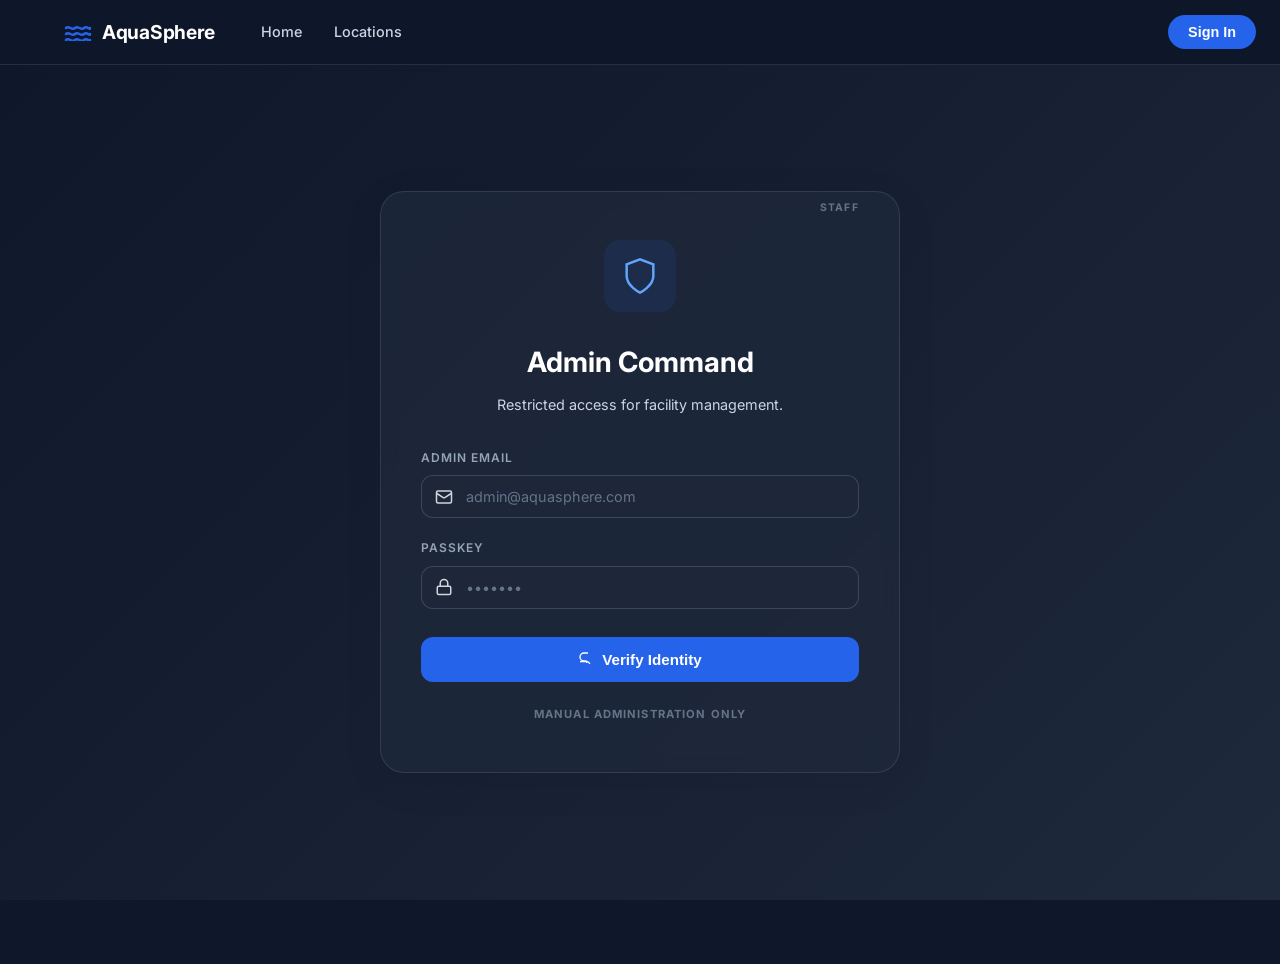
==== commit 436987dc: "Simplify nav bar and update footer links Removed staff/admin buttons from auth nav bars, leaving onl" ====
--- a/wwwroot/auth-admin-login.html
+++ b/wwwroot/auth-admin-login.html
@@ -28,8 +28,6 @@
         <li><a href="#" class="nav-link">Locations</a></li>
       </ul>
       <div class="nav-actions">
-        <button class="btn-portal">Staff Access</button>
-        <button class="btn-portal">Admin Control</button>
         <button class="btn-signin" onclick="window.location.href='auth-member-login.html'">Sign In</button>
       </div>
     </div>
--- a/wwwroot/styles.css
+++ b/wwwroot/styles.css
@@ -198,6 +198,8 @@
   align-items: center;
   gap: 8px;
   flex-shrink: 0;
+  position: absolute;
+  right: 24px;
 }
 
 .btn-portal {
--- a/wwwroot/auth.css
+++ b/wwwroot/auth.css
@@ -1,6 +1,4 @@
-/* ===========================
-   AUTH - GENERAL STYLES
-=========================== */
+
 .dark-theme {
   background-color: #0F172A;
   color: #FFFFFF;
@@ -23,9 +21,7 @@
   background: linear-gradient(135deg, #0F172A 0%, #1E293B 100%);
 }
 
-/* ===========================
-   AUTH CARD
-=========================== */
+
 .auth-card {
   background: #FFFFFF;
   border-radius: 24px;
@@ -80,9 +76,7 @@
   color: #111827;
 }
 
-/* ===========================
-   AUTH ICON & TITLE
-=========================== */
+
 .auth-icon-wrapper {
   display: flex;
   justify-content: center;
@@ -128,9 +122,7 @@
   color: #CBD5E1;
 }
 
-/* ===========================
-   FORM STYLES
-=========================== */
+
 .auth-form {
   display: flex;
   flex-direction: column;
@@ -258,9 +250,7 @@
   cursor: pointer;
 }
 
-/* ===========================
-   SUBMIT BUTTON
-=========================== */
+
 .auth-submit-btn {
   display: flex;
   align-items: center;
@@ -299,9 +289,7 @@
   font-size: 1rem;
 }
 
-/* ===========================
-   AUTH FOOTER
-=========================== */
+
 .auth-footer-text {
   text-align: center;
   font-size: 0.85rem;
@@ -328,9 +316,7 @@
   margin-top: 24px;
 }
 
-/* ===========================
-   SPLIT LAYOUT (MEMBER LOGIN)
-=========================== */
+
 .auth-split-container {
   display: grid;
   grid-template-columns: 1fr 1fr;
@@ -499,9 +485,7 @@
   color: #D1D5DB;
 }
 
-/* ===========================
-   SIGNUP CARD VARIATION
-=========================== */
+
 .auth-container-signup {
   padding: 60px 20px;
 }
@@ -515,9 +499,7 @@
   gap: 16px;
 }
 
-/* ===========================
-   DARK NAVBAR
-=========================== */
+
 .navbar-dark {
   background-color: rgba(15, 23, 42, 0.95);
   border-bottom-color: rgba(255, 255, 255, 0.1);
@@ -536,9 +518,7 @@
   background-color: rgba(255, 255, 255, 0.08);
 }
 
-/* ===========================
-   RESPONSIVE
-=========================== */
+
 @media (max-width: 900px) {
   .auth-split-container {
     grid-template-columns: 1fr;
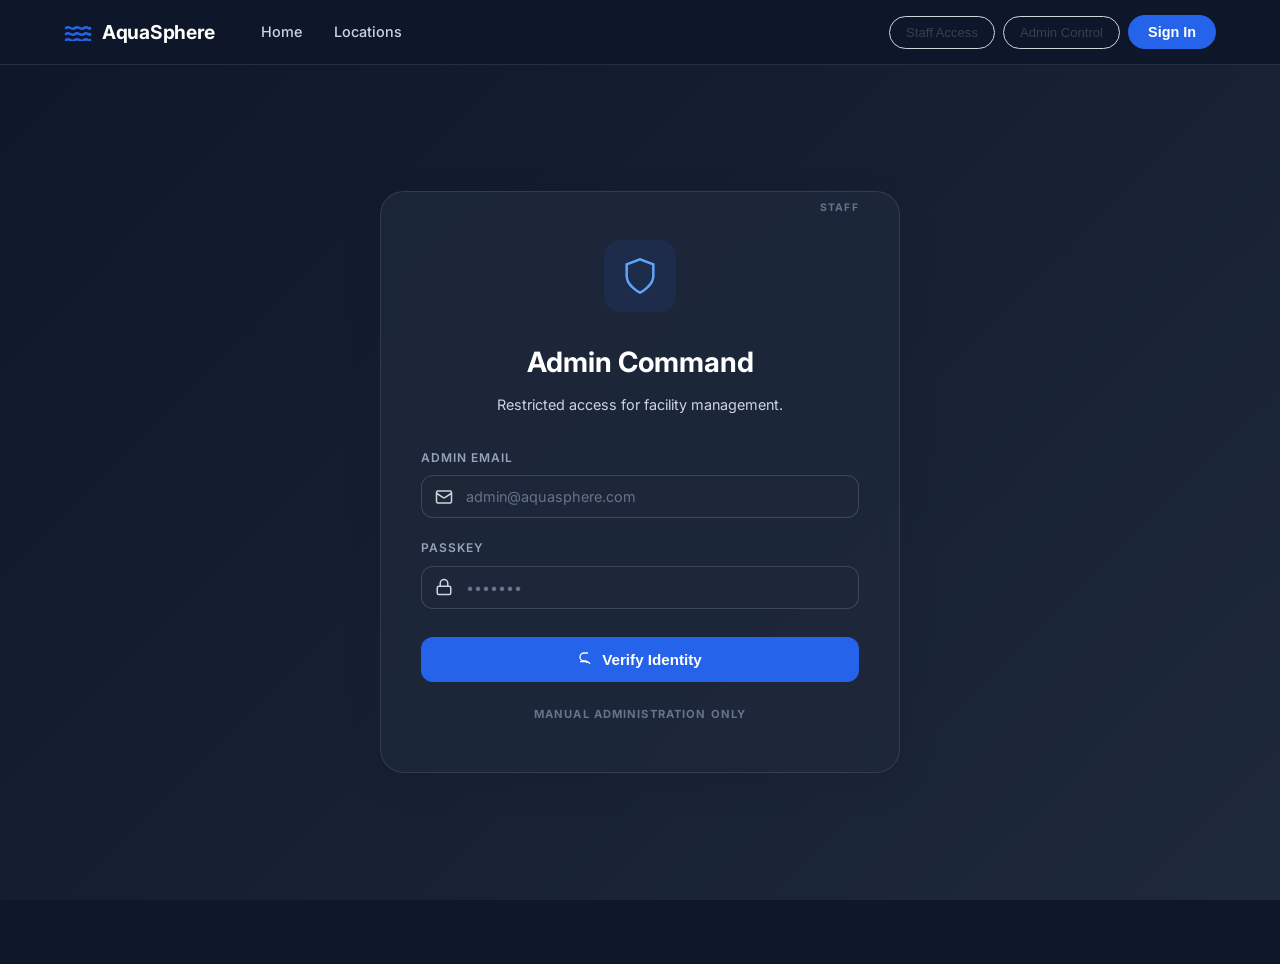
==== commit 1784959a: "Revert "Feature/singup api"" ====
--- a/wwwroot/auth-admin-login.html
+++ b/wwwroot/auth-admin-login.html
@@ -28,6 +28,8 @@
         <li><a href="#" class="nav-link">Locations</a></li>
       </ul>
       <div class="nav-actions">
+        <button class="btn-portal">Staff Access</button>
+        <button class="btn-portal">Admin Control</button>
         <button class="btn-signin" onclick="window.location.href='auth-member-login.html'">Sign In</button>
       </div>
     </div>
--- a/wwwroot/styles.css
+++ b/wwwroot/styles.css
@@ -198,8 +198,6 @@
   align-items: center;
   gap: 8px;
   flex-shrink: 0;
-  position: absolute;
-  right: 24px;
 }
 
 .btn-portal {
--- a/wwwroot/auth.css
+++ b/wwwroot/auth.css
@@ -1,4 +1,6 @@
-
+/* ===========================
+   AUTH - GENERAL STYLES
+=========================== */
 .dark-theme {
   background-color: #0F172A;
   color: #FFFFFF;
@@ -21,7 +23,9 @@
   background: linear-gradient(135deg, #0F172A 0%, #1E293B 100%);
 }
 
-
+/* ===========================
+   AUTH CARD
+=========================== */
 .auth-card {
   background: #FFFFFF;
   border-radius: 24px;
@@ -76,7 +80,9 @@
   color: #111827;
 }
 
-
+/* ===========================
+   AUTH ICON & TITLE
+=========================== */
 .auth-icon-wrapper {
   display: flex;
   justify-content: center;
@@ -122,7 +128,9 @@
   color: #CBD5E1;
 }
 
-
+/* ===========================
+   FORM STYLES
+=========================== */
 .auth-form {
   display: flex;
   flex-direction: column;
@@ -250,7 +258,9 @@
   cursor: pointer;
 }
 
-
+/* ===========================
+   SUBMIT BUTTON
+=========================== */
 .auth-submit-btn {
   display: flex;
   align-items: center;
@@ -289,7 +299,9 @@
   font-size: 1rem;
 }
 
-
+/* ===========================
+   AUTH FOOTER
+=========================== */
 .auth-footer-text {
   text-align: center;
   font-size: 0.85rem;
@@ -316,7 +328,9 @@
   margin-top: 24px;
 }
 
-
+/* ===========================
+   SPLIT LAYOUT (MEMBER LOGIN)
+=========================== */
 .auth-split-container {
   display: grid;
   grid-template-columns: 1fr 1fr;
@@ -485,7 +499,9 @@
   color: #D1D5DB;
 }
 
-
+/* ===========================
+   SIGNUP CARD VARIATION
+=========================== */
 .auth-container-signup {
   padding: 60px 20px;
 }
@@ -499,7 +515,9 @@
   gap: 16px;
 }
 
-
+/* ===========================
+   DARK NAVBAR
+=========================== */
 .navbar-dark {
   background-color: rgba(15, 23, 42, 0.95);
   border-bottom-color: rgba(255, 255, 255, 0.1);
@@ -518,7 +536,9 @@
   background-color: rgba(255, 255, 255, 0.08);
 }
 
-
+/* ===========================
+   RESPONSIVE
+=========================== */
 @media (max-width: 900px) {
   .auth-split-container {
     grid-template-columns: 1fr;
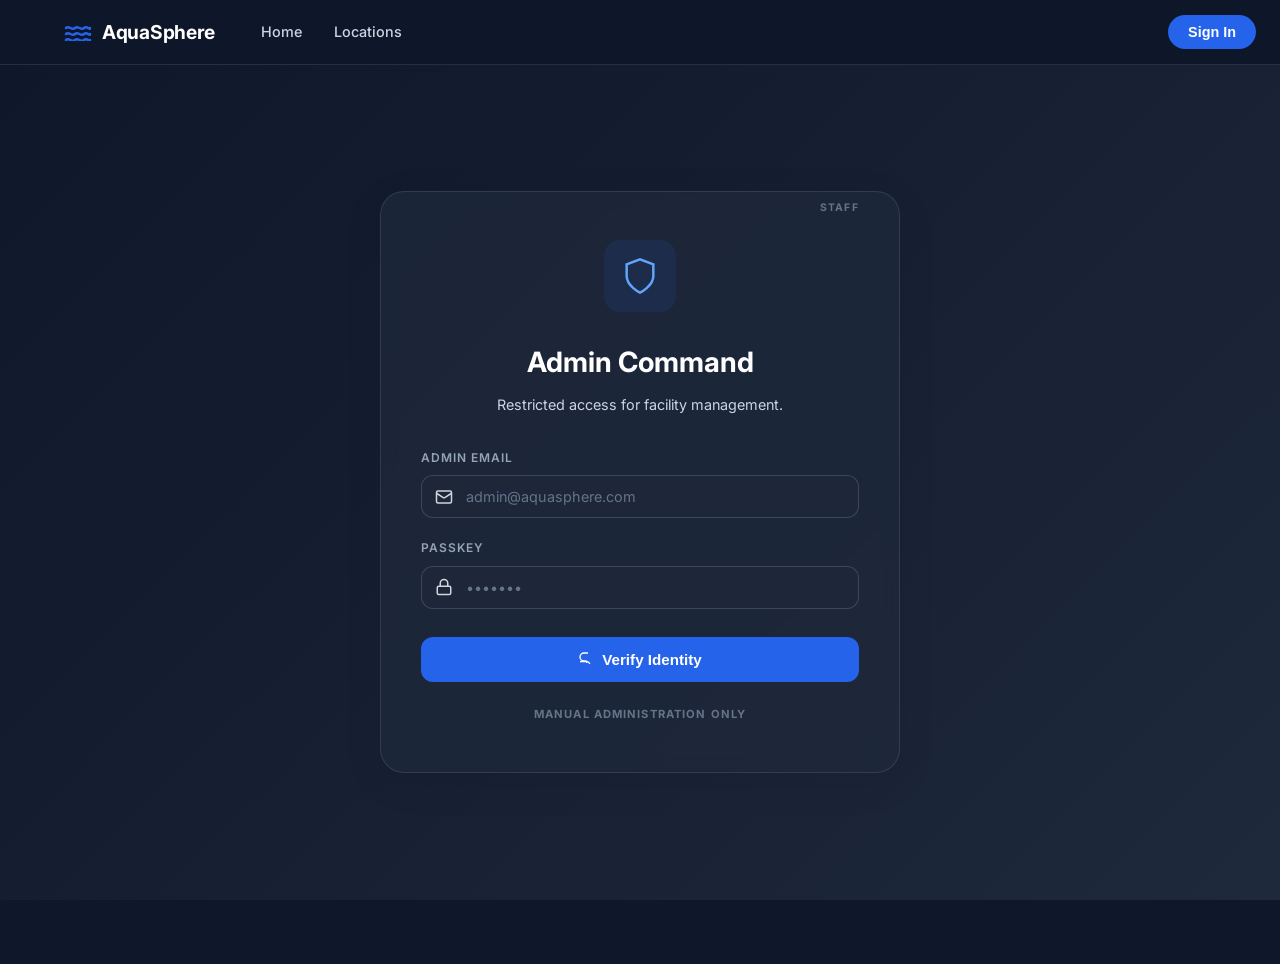
==== commit c2ef5410: "repair" ====
--- a/wwwroot/auth-admin-login.html
+++ b/wwwroot/auth-admin-login.html
@@ -28,8 +28,6 @@
         <li><a href="#" class="nav-link">Locations</a></li>
       </ul>
       <div class="nav-actions">
-        <button class="btn-portal">Staff Access</button>
-        <button class="btn-portal">Admin Control</button>
         <button class="btn-signin" onclick="window.location.href='auth-member-login.html'">Sign In</button>
       </div>
     </div>
--- a/wwwroot/styles.css
+++ b/wwwroot/styles.css
@@ -198,6 +198,8 @@
   align-items: center;
   gap: 8px;
   flex-shrink: 0;
+  position: absolute;
+  right: 24px;
 }
 
 .btn-portal {
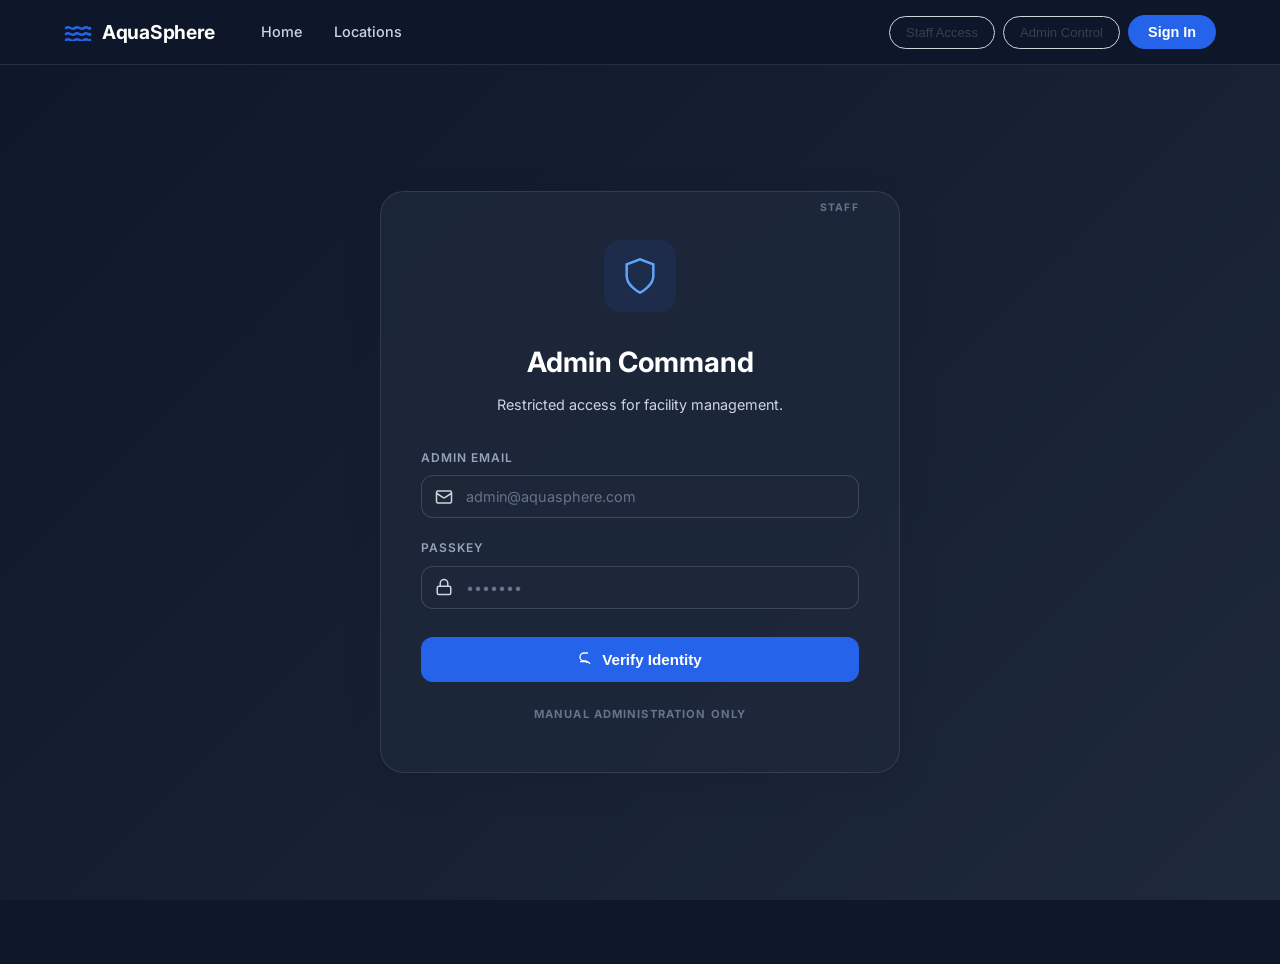
==== commit ec025f45: "Merge develop into feature/singup-api and resolve conflicts Co-authored-by: diyapanchal194-sudo <235" ====
--- a/wwwroot/auth-admin-login.html
+++ b/wwwroot/auth-admin-login.html
@@ -28,6 +28,8 @@
         <li><a href="#" class="nav-link">Locations</a></li>
       </ul>
       <div class="nav-actions">
+        <button class="btn-portal">Staff Access</button>
+        <button class="btn-portal">Admin Control</button>
         <button class="btn-signin" onclick="window.location.href='auth-member-login.html'">Sign In</button>
       </div>
     </div>
--- a/wwwroot/styles.css
+++ b/wwwroot/styles.css
@@ -198,8 +198,6 @@
   align-items: center;
   gap: 8px;
   flex-shrink: 0;
-  position: absolute;
-  right: 24px;
 }
 
 .btn-portal {
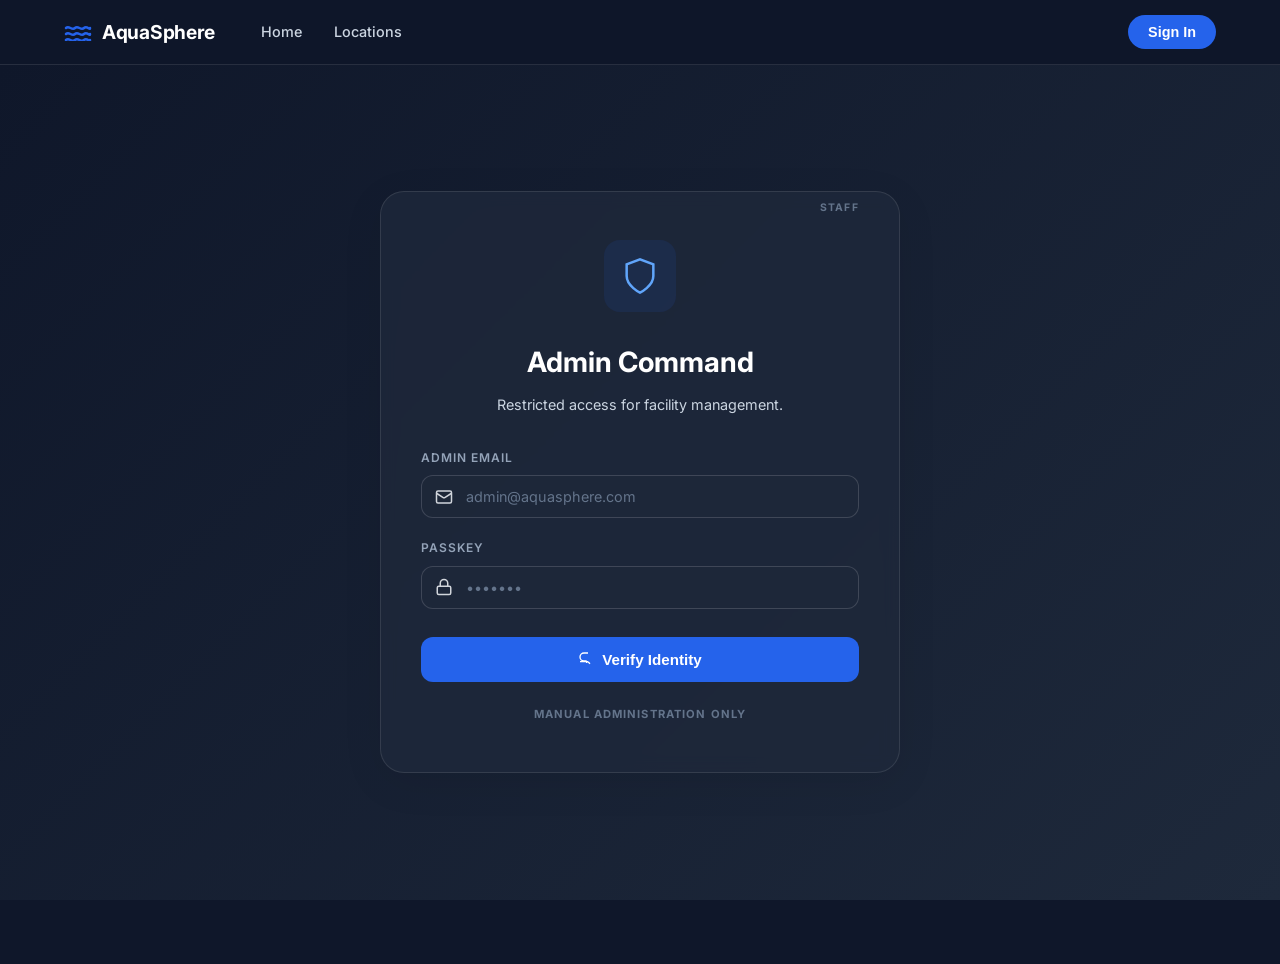
==== commit 19b9f064: "removed all the alerts and buttons that were not required" ====
--- a/wwwroot/auth-admin-login.html
+++ b/wwwroot/auth-admin-login.html
@@ -28,8 +28,6 @@
         <li><a href="#" class="nav-link">Locations</a></li>
       </ul>
       <div class="nav-actions">
-        <button class="btn-portal">Staff Access</button>
-        <button class="btn-portal">Admin Control</button>
         <button class="btn-signin" onclick="window.location.href='auth-member-login.html'">Sign In</button>
       </div>
     </div>
